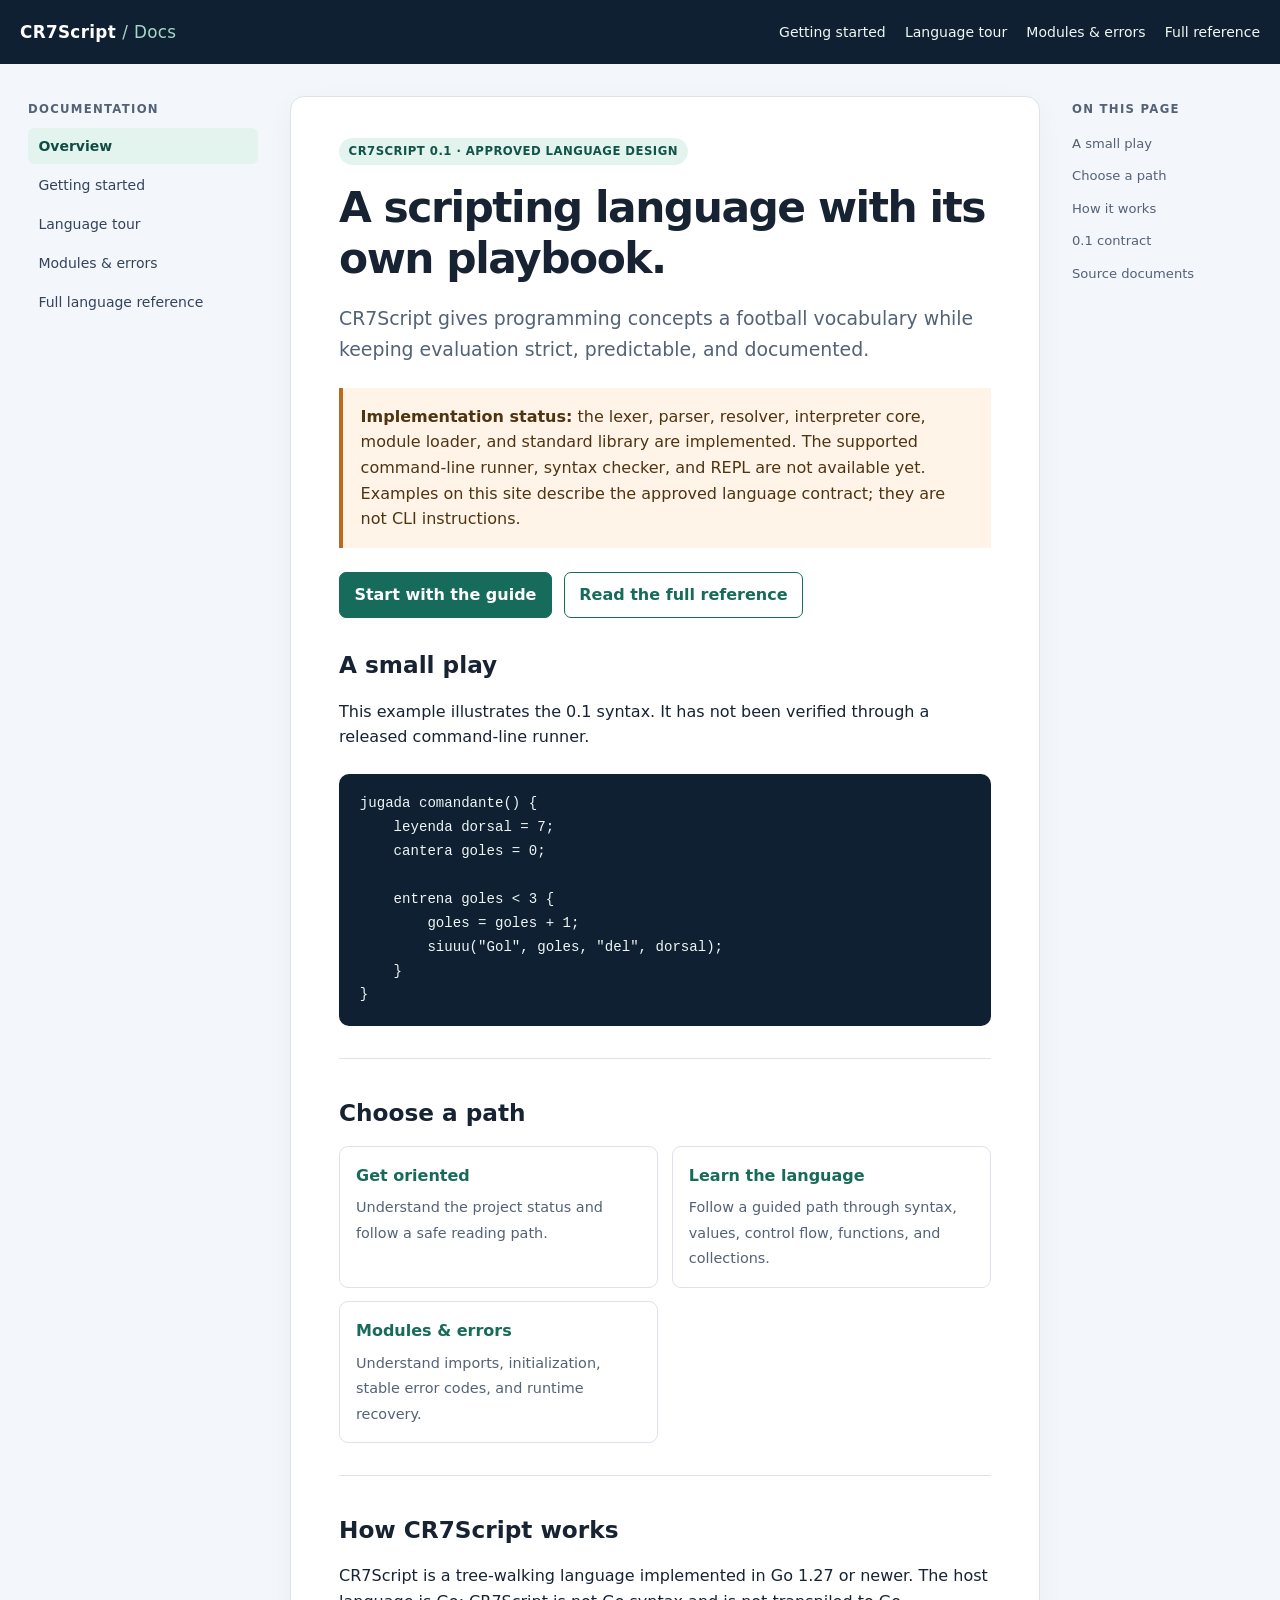
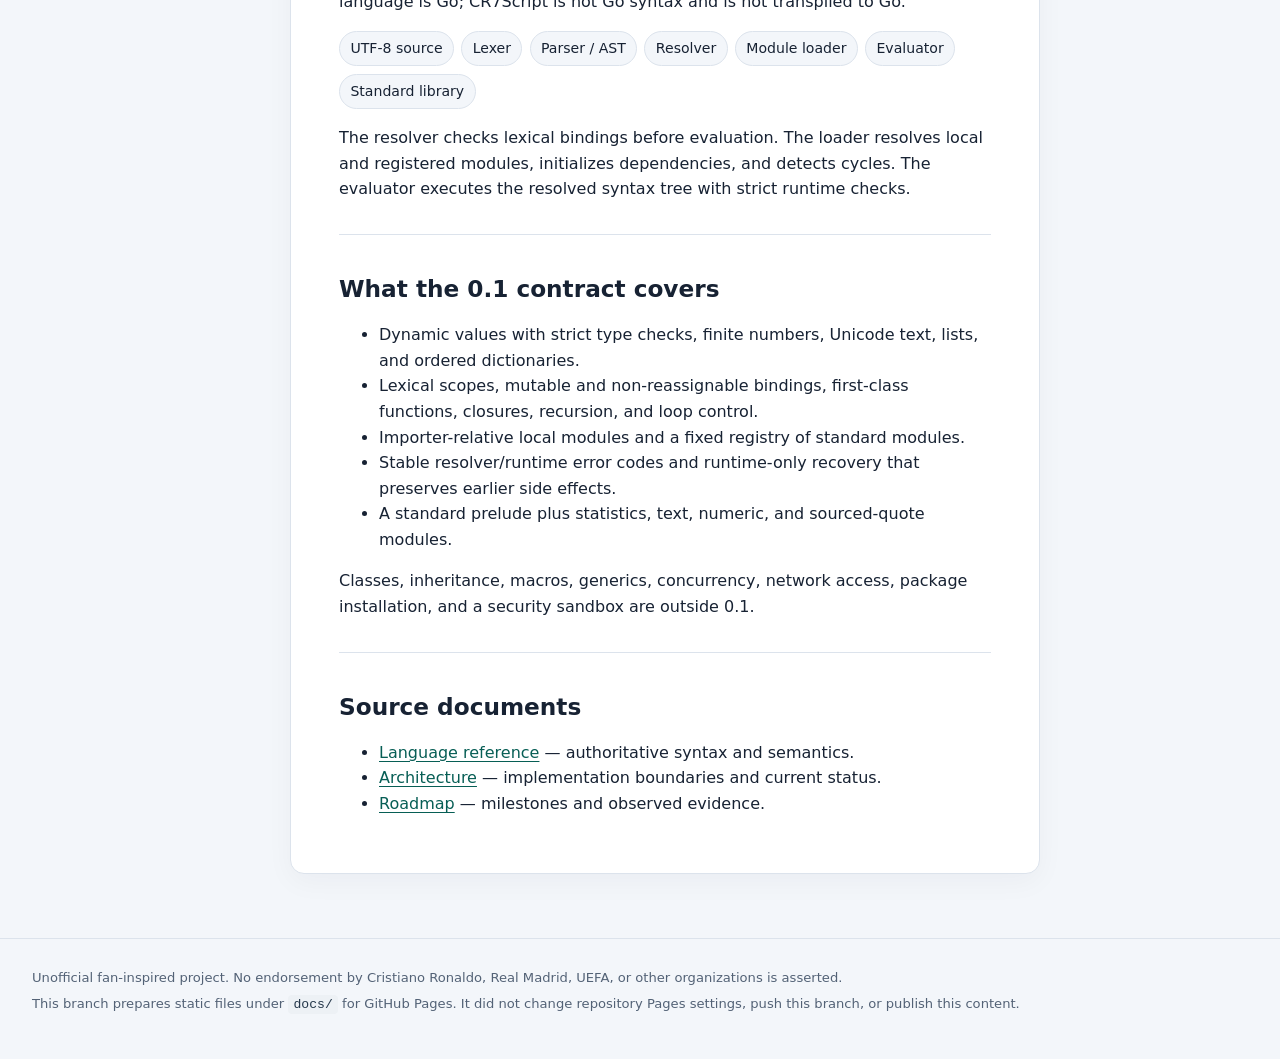
==== docs/index.html @ 6335e06b "docs: explain modules and runtime errors" ====
<!doctype html>
<html lang="en">
<head>
  <meta charset="utf-8">
  <meta name="viewport" content="width=device-width, initial-scale=1">
  <meta name="description" content="Learn CR7Script 0.1: a Spanish-first scripting language with documented syntax, modules, errors, and best practices.">
  <title>CR7Script — Language documentation</title>
  <link rel="stylesheet" href="assets/site.css">
</head>
<body>
  <a class="skip-link" href="#main-content">Skip to content</a>
  <header class="site-header">
    <a class="brand" href="index.html">CR7Script <span>/ Docs</span></a>
    <nav class="primary-nav" aria-label="Primary navigation">
      <a href="getting-started.html">Getting started</a>
      <a href="language-tour.html">Language tour</a>
      <a href="modules-and-errors.html">Modules &amp; errors</a>
      <a href="https://github.com/Jelsin29/cr7Script/blob/main/docs/language-reference.md">Full reference</a>
    </nav>
  </header>
  <div class="page-grid">
    <aside class="sidebar" aria-label="Documentation">
      <h2>Documentation</h2>
      <nav aria-label="Documentation sections">
        <a href="index.html" aria-current="page">Overview</a>
        <a href="getting-started.html">Getting started</a>
        <a href="language-tour.html">Language tour</a>
        <a href="modules-and-errors.html">Modules &amp; errors</a>
        <a href="https://github.com/Jelsin29/cr7Script/blob/main/docs/language-reference.md">Full language reference</a>
      </nav>
    </aside>
    <main class="content" id="main-content">
      <span class="eyebrow">CR7Script 0.1 · Approved language design</span>
      <h1>A scripting language with its own playbook.</h1>
      <p class="lead">CR7Script gives programming concepts a football vocabulary while keeping evaluation strict, predictable, and documented.</p>
      <div class="notice" role="note">
        <strong>Implementation status:</strong> the lexer, parser, resolver, interpreter core, module loader, and standard library are implemented. The supported command-line runner, syntax checker, and REPL are not available yet. Examples on this site describe the approved language contract; they are not CLI instructions.
      </div>
      <div class="button-row">
        <a class="button" href="getting-started.html">Start with the guide</a>
        <a class="button secondary" href="https://github.com/Jelsin29/cr7Script/blob/main/docs/language-reference.md">Read the full reference</a>
      </div>
      <h2 id="example">A small play</h2>
      <p>This example illustrates the 0.1 syntax. It has not been verified through a released command-line runner.</p>
      <pre class="code-block"><code>jugada comandante() {
    leyenda dorsal = 7;
    cantera goles = 0;

    entrena goles &lt; 3 {
        goles = goles + 1;
        siuuu("Gol", goles, "del", dorsal);
    }
}</code></pre>
      <section class="section-rule" id="learn">
        <h2>Choose a path</h2>
        <div class="card-grid">
          <a class="doc-card" href="getting-started.html"><strong>Get oriented</strong><span>Understand the project status and follow a safe reading path.</span></a>
          <a class="doc-card" href="language-tour.html"><strong>Learn the language</strong><span>Follow a guided path through syntax, values, control flow, functions, and collections.</span></a>
          <a class="doc-card" href="modules-and-errors.html"><strong>Modules &amp; errors</strong><span>Understand imports, initialization, stable error codes, and runtime recovery.</span></a>
        </div>
      </section>
      <section class="section-rule" id="how-it-works">
        <h2>How CR7Script works</h2>
        <p>CR7Script is a tree-walking language implemented in Go 1.27 or newer. The host language is Go; CR7Script is not Go syntax and is not transpiled to Go.</p>
        <ol class="pipeline" aria-label="Interpreter pipeline">
          <li>UTF-8 source</li><li>Lexer</li><li>Parser / AST</li><li>Resolver</li><li>Module loader</li><li>Evaluator</li><li>Standard library</li>
        </ol>
        <p>The resolver checks lexical bindings before evaluation. The loader resolves local and registered modules, initializes dependencies, and detects cycles. The evaluator executes the resolved syntax tree with strict runtime checks.</p>
      </section>
      <section class="section-rule" id="capabilities">
        <h2>What the 0.1 contract covers</h2>
        <ul>
          <li>Dynamic values with strict type checks, finite numbers, Unicode text, lists, and ordered dictionaries.</li>
          <li>Lexical scopes, mutable and non-reassignable bindings, first-class functions, closures, recursion, and loop control.</li>
          <li>Importer-relative local modules and a fixed registry of standard modules.</li>
          <li>Stable resolver/runtime error codes and runtime-only recovery that preserves earlier side effects.</li>
          <li>A standard prelude plus statistics, text, numeric, and sourced-quote modules.</li>
        </ul>
        <p>Classes, inheritance, macros, generics, concurrency, network access, package installation, and a security sandbox are outside 0.1.</p>
      </section>
      <section class="section-rule" id="sources">
        <h2>Source documents</h2>
        <ul>
          <li><a href="https://github.com/Jelsin29/cr7Script/blob/main/docs/language-reference.md">Language reference</a> — authoritative syntax and semantics.</li>
          <li><a href="https://github.com/Jelsin29/cr7Script/blob/main/docs/architecture.md">Architecture</a> — implementation boundaries and current status.</li>
          <li><a href="https://github.com/Jelsin29/cr7Script/blob/main/docs/roadmap.md">Roadmap</a> — milestones and observed evidence.</li>
        </ul>
      </section>
    </main>
    <aside class="page-toc" aria-label="On this page">
      <h2>On this page</h2>
      <nav><a href="#example">A small play</a><a href="#learn">Choose a path</a><a href="#how-it-works">How it works</a><a href="#capabilities">0.1 contract</a><a href="#sources">Source documents</a></nav>
    </aside>
  </div>
  <footer class="site-footer">
    <p>Unofficial fan-inspired project. No endorsement by Cristiano Ronaldo, Real Madrid, UEFA, or other organizations is asserted.</p>
    <p>This branch prepares static files under <code>docs/</code> for GitHub Pages. It did not change repository Pages settings, push this branch, or publish this content.</p>
  </footer>
</body>
</html>
---- docs/assets/site.css ----
:root {
  color-scheme: light dark;
  --ink: #172233;
  --muted: #536276;
  --line: #dce3ec;
  --paper: #ffffff;
  --canvas: #f3f6fa;
  --navy: #102033;
  --accent: #176b5b;
  --accent-soft: #e3f4ef;
  --notice-bg: #fff4e7;
  --notice-ink: #503411;
  --code-bg: #102033;
  --code-ink: #edf6f4;
  --focus: #a94f0c;
}

* { box-sizing: border-box; }
html { scroll-padding-top: 1rem; }
body {
  margin: 0;
  background: var(--canvas);
  color: var(--ink);
  font: 16px/1.6 system-ui, -apple-system, "Segoe UI", sans-serif;
}
a { color: #075e55; text-underline-offset: 3px; }
a:hover { color: #06463f; }
a:focus-visible, button:focus-visible, summary:focus-visible {
  outline: 3px solid var(--focus);
  outline-offset: 3px;
}
.skip-link {
  position: absolute;
  top: -4rem;
  left: 1rem;
  z-index: 10;
  padding: .6rem .8rem;
  background: var(--paper);
  color: var(--ink);
}
.skip-link:focus { top: 1rem; }
.site-header {
  min-height: 64px;
  display: flex;
  align-items: center;
  justify-content: space-between;
  gap: 1.5rem;
  padding: .75rem max(1.25rem, calc((100vw - 1360px) / 2));
  background: var(--navy);
  color: #fff;
}
.brand {
  color: #fff;
  font-size: 1.05rem;
  font-weight: 750;
  letter-spacing: .02em;
  text-decoration: none;
  white-space: nowrap;
}
.brand span { color: #a5d6c7; font-weight: 500; }
.primary-nav { display: flex; flex-wrap: wrap; gap: 1.2rem; }
.primary-nav a { color: #eff7f4; font-size: .875rem; text-decoration: none; }
.primary-nav a:hover { text-decoration: underline; }
.page-grid {
  display: grid;
  grid-template-columns: 230px minmax(0, 780px) 180px;
  gap: 2rem;
  max-width: 1360px;
  margin: 0 auto;
  padding: 2rem 1.75rem 4rem;
  align-items: start;
}
.sidebar, .page-toc { position: sticky; top: 1.25rem; }
.sidebar h2, .page-toc h2 {
  margin: .4rem 0 .75rem;
  color: var(--muted);
  font-size: .73rem;
  letter-spacing: .11em;
  text-transform: uppercase;
}
.sidebar nav, .page-toc nav { display: grid; gap: .2rem; }
.sidebar a {
  padding: .42rem .65rem;
  border-radius: 6px;
  color: #34445a;
  font-size: .875rem;
  text-decoration: none;
}
.sidebar a:hover { background: #e9eef4; }
.sidebar a[aria-current="page"] {
  background: var(--accent-soft);
  color: #104d42;
  font-weight: 700;
}
.content {
  min-width: 0;
  padding: 2.5rem 3rem;
  border: 1px solid var(--line);
  border-radius: 14px;
  background: var(--paper);
  box-shadow: 0 8px 28px #12263a0a;
}
.eyebrow {
  display: inline-block;
  padding: .28rem .6rem;
  border-radius: 999px;
  background: var(--accent-soft);
  color: #125448;
  font-size: .73rem;
  font-weight: 750;
  letter-spacing: .04em;
  text-transform: uppercase;
}
h1, h2, h3 { line-height: 1.2; }
h1 {
  margin: 1.1rem 0 .8rem;
  font-size: clamp(2rem, 4vw, 2.65rem);
  letter-spacing: -.035em;
}
h2 { margin-top: 2.1rem; font-size: 1.45rem; }
h3 { margin-top: 1.5rem; font-size: 1.1rem; }
.lead { max-width: 690px; color: var(--muted); font-size: 1.18rem; }
.notice {
  margin: 1.5rem 0;
  padding: 1rem 1.1rem;
  border-left: 4px solid #bc6a20;
  background: var(--notice-bg);
  color: var(--notice-ink);
}
.button-row { display: flex; flex-wrap: wrap; gap: .75rem; margin: 1.4rem 0; }
.button {
  display: inline-block;
  padding: .58rem .9rem;
  border: 1px solid var(--accent);
  border-radius: 7px;
  background: var(--accent);
  color: #fff;
  font-weight: 700;
  text-decoration: none;
}
.button.secondary { background: transparent; color: var(--accent); }
.button:hover { filter: brightness(.94); }
.code-block {
  margin: 1.5rem 0;
  padding: 1.15rem 1.3rem;
  overflow-x: auto;
  border-radius: 10px;
  background: var(--code-bg);
  color: var(--code-ink);
  font: .88rem/1.7 ui-monospace, SFMono-Regular, Consolas, monospace;
}
code { font-family: ui-monospace, SFMono-Regular, Consolas, monospace; }
:not(pre) > code { padding: .12rem .32rem; border-radius: 4px; background: #edf1f5; color: #24374a; }
.section-rule { margin-top: 2rem; padding-top: .4rem; border-top: 1px solid var(--line); }
.card-grid { display: grid; grid-template-columns: repeat(2, minmax(0, 1fr)); gap: .85rem; }
.doc-card {
  display: block;
  min-height: 120px;
  padding: 1rem;
  border: 1px solid var(--line);
  border-radius: 9px;
  color: var(--ink);
  text-decoration: none;
}
.doc-card:hover { border-color: var(--accent); background: #f8fcfa; }
.doc-card strong { display: block; margin-bottom: .35rem; color: var(--accent); }
.doc-card span { color: var(--muted); font-size: .9rem; }
.pipeline { display: flex; flex-wrap: wrap; gap: .45rem; padding: 0; list-style: none; }
.pipeline li { padding: .35rem .65rem; border: 1px solid var(--line); border-radius: 999px; background: var(--canvas); font-size: .88rem; }
.page-toc a { padding: .26rem 0; color: var(--muted); font-size: .82rem; text-decoration: none; }
.page-toc a:hover { color: var(--accent); text-decoration: underline; }
.data-table { width: 100%; border-collapse: collapse; margin: 1rem 0; }
.data-table th, .data-table td { padding: .65rem .75rem; border: 1px solid var(--line); text-align: left; vertical-align: top; }
.data-table th { background: var(--canvas); }
.site-footer {
  max-width: 1360px;
  margin: 0 auto;
  padding: 1.5rem 2rem 2.5rem;
  border-top: 1px solid var(--line);
  color: var(--muted);
  font-size: .82rem;
}
.site-footer p { margin: .3rem 0; }
@media (prefers-color-scheme: dark) {
  :root {
    --ink: #edf3f7;
    --muted: #b6c4d0;
    --line: #344758;
    --paper: #152331;
    --canvas: #0d1722;
    --navy: #09121b;
    --accent: #8ed8c4;
    --accent-soft: #183b35;
    --notice-bg: #382d20;
    --notice-ink: #ffe0b0;
    --code-bg: #08111a;
    --code-ink: #e5f3ef;
    --focus: #ffd18a;
  }
  a { color: #9be2d1; }
  a:hover { color: #c3f4e8; }
  .sidebar a { color: #d1dbe3; }
  .sidebar a:hover, .doc-card:hover { background: #1b2d3c; }
  .sidebar a[aria-current="page"] { color: #c6f5e7; }
  .button { color: #08231d; }
  .button.secondary { color: #a8ead9; }
  :not(pre) > code { background: #253748; color: #edf3f7; }
  .pipeline li { background: #152331; }
  .data-table th { background: #1b2d3c; }
}
@media (max-width: 1080px) {
  .page-grid { grid-template-columns: 210px minmax(0, 1fr); gap: 1.4rem; }
  .page-toc { display: none; }
}
@media (max-width: 720px) {
  .site-header { align-items: flex-start; flex-direction: column; gap: .65rem; padding: 1rem 1.15rem; }
  .primary-nav { gap: .55rem 1rem; }
  .page-grid { display: block; padding: 1rem .8rem 2.5rem; }
  .sidebar { position: static; margin-bottom: .9rem; }
  .sidebar nav { display: flex; overflow-x: auto; padding-bottom: .35rem; }
  .sidebar h2 { display: none; }
  .sidebar a { flex: 0 0 auto; white-space: nowrap; }
  .content { padding: 1.5rem 1.15rem; }
  .card-grid { grid-template-columns: 1fr; }
  .site-footer { padding: 1.2rem 1rem 2rem; }
  .data-table { display: block; overflow-x: auto; }
}
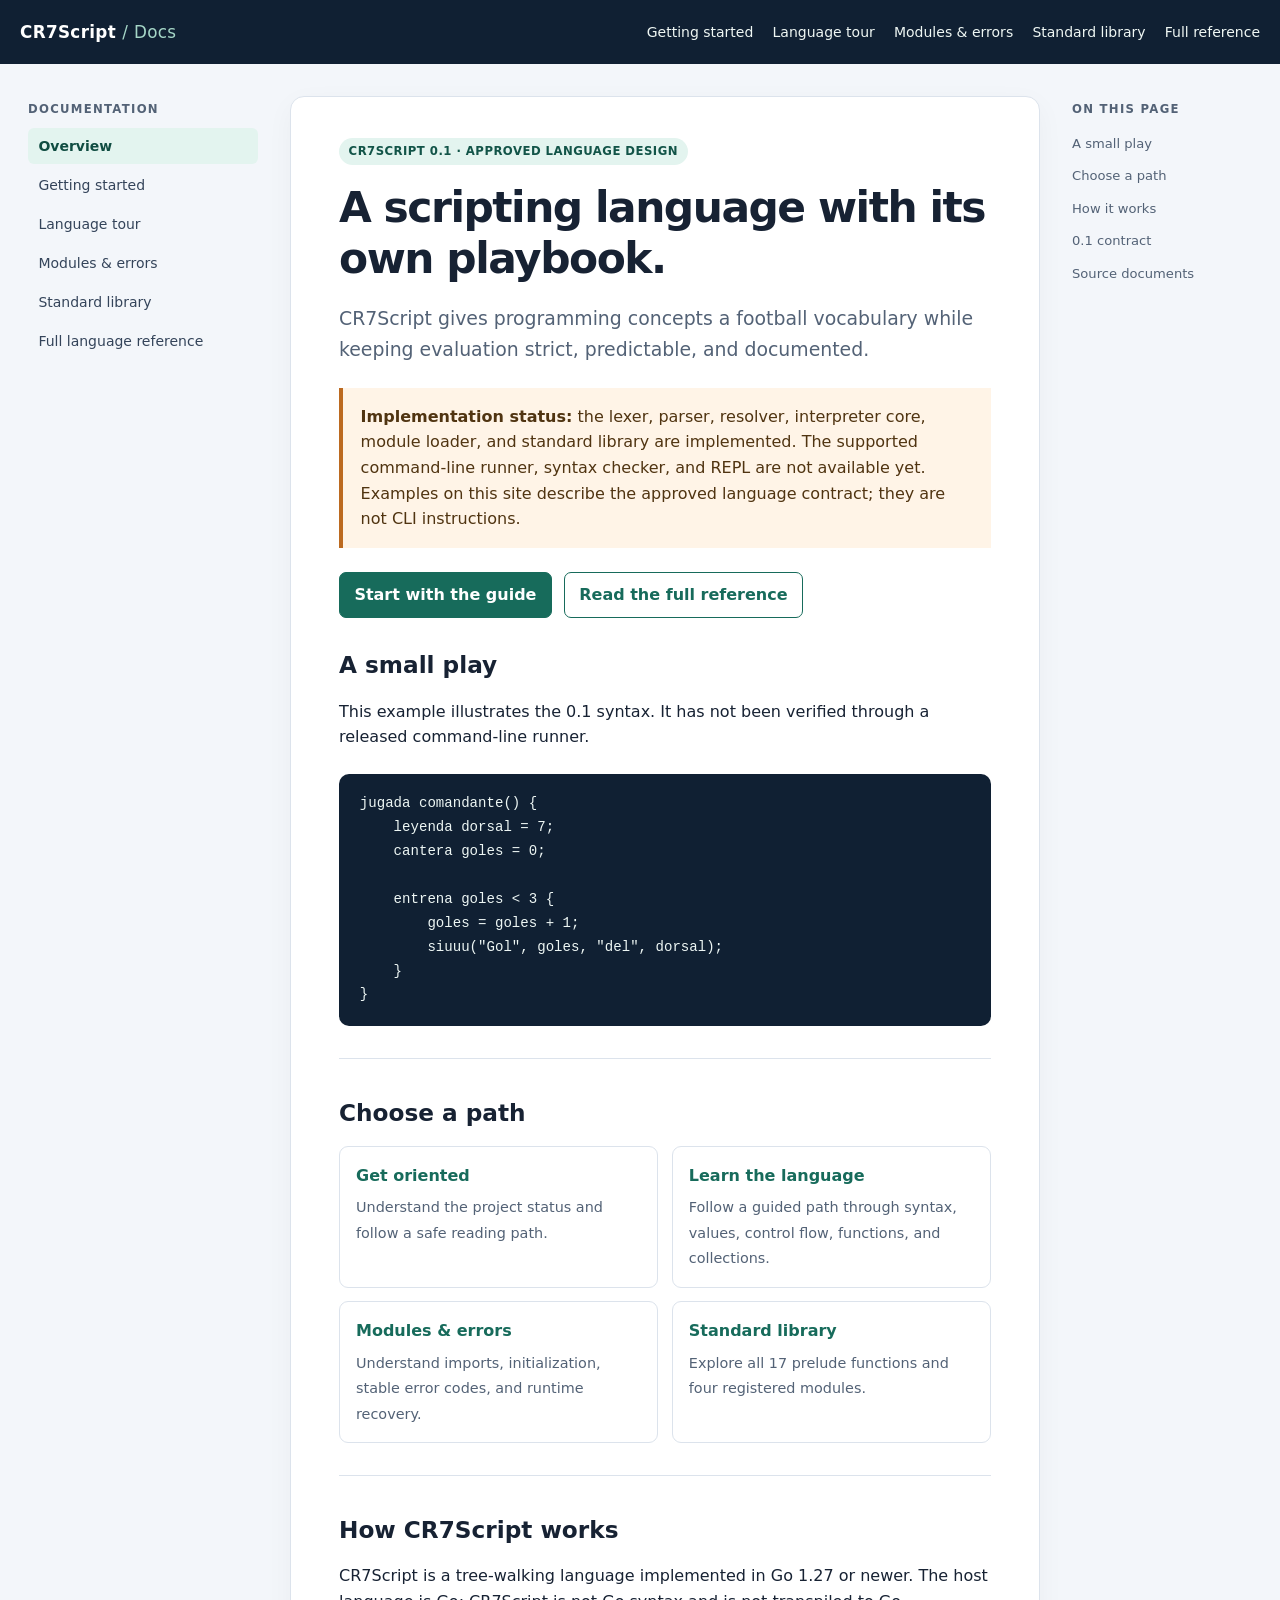
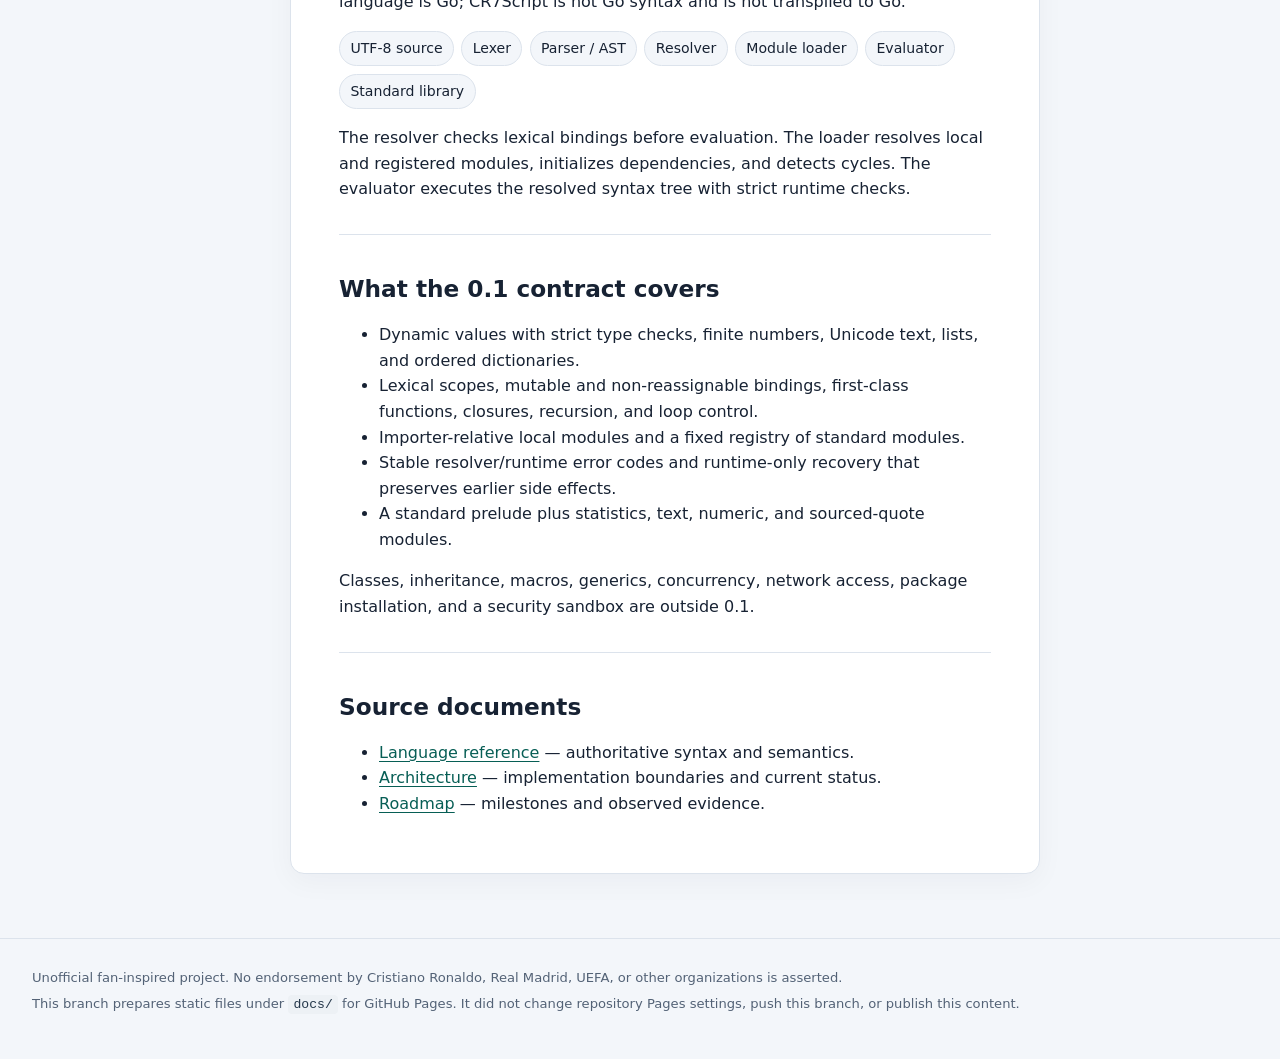
==== commit d178cc58: "docs: document standard library" ====
--- a/docs/index.html
+++ b/docs/index.html
@@ -15,6 +15,7 @@
       <a href="getting-started.html">Getting started</a>
       <a href="language-tour.html">Language tour</a>
       <a href="modules-and-errors.html">Modules &amp; errors</a>
+      <a href="standard-library.html">Standard library</a>
       <a href="https://github.com/Jelsin29/cr7Script/blob/main/docs/language-reference.md">Full reference</a>
     </nav>
   </header>
@@ -26,6 +27,7 @@
         <a href="getting-started.html">Getting started</a>
         <a href="language-tour.html">Language tour</a>
         <a href="modules-and-errors.html">Modules &amp; errors</a>
+        <a href="standard-library.html">Standard library</a>
         <a href="https://github.com/Jelsin29/cr7Script/blob/main/docs/language-reference.md">Full language reference</a>
       </nav>
     </aside>
@@ -57,6 +59,7 @@
           <a class="doc-card" href="getting-started.html"><strong>Get oriented</strong><span>Understand the project status and follow a safe reading path.</span></a>
           <a class="doc-card" href="language-tour.html"><strong>Learn the language</strong><span>Follow a guided path through syntax, values, control flow, functions, and collections.</span></a>
           <a class="doc-card" href="modules-and-errors.html"><strong>Modules &amp; errors</strong><span>Understand imports, initialization, stable error codes, and runtime recovery.</span></a>
+          <a class="doc-card" href="standard-library.html"><strong>Standard library</strong><span>Explore all 17 prelude functions and four registered modules.</span></a>
         </div>
       </section>
       <section class="section-rule" id="how-it-works">
@@ -89,7 +92,7 @@
     </main>
     <aside class="page-toc" aria-label="On this page">
       <h2>On this page</h2>
-      <nav><a href="#example">A small play</a><a href="#learn">Choose a path</a><a href="#how-it-works">How it works</a><a href="#capabilities">0.1 contract</a><a href="#sources">Source documents</a></nav>
+      <nav aria-label="Page sections"><a href="#example">A small play</a><a href="#learn">Choose a path</a><a href="#how-it-works">How it works</a><a href="#capabilities">0.1 contract</a><a href="#sources">Source documents</a></nav>
     </aside>
   </div>
   <footer class="site-footer">
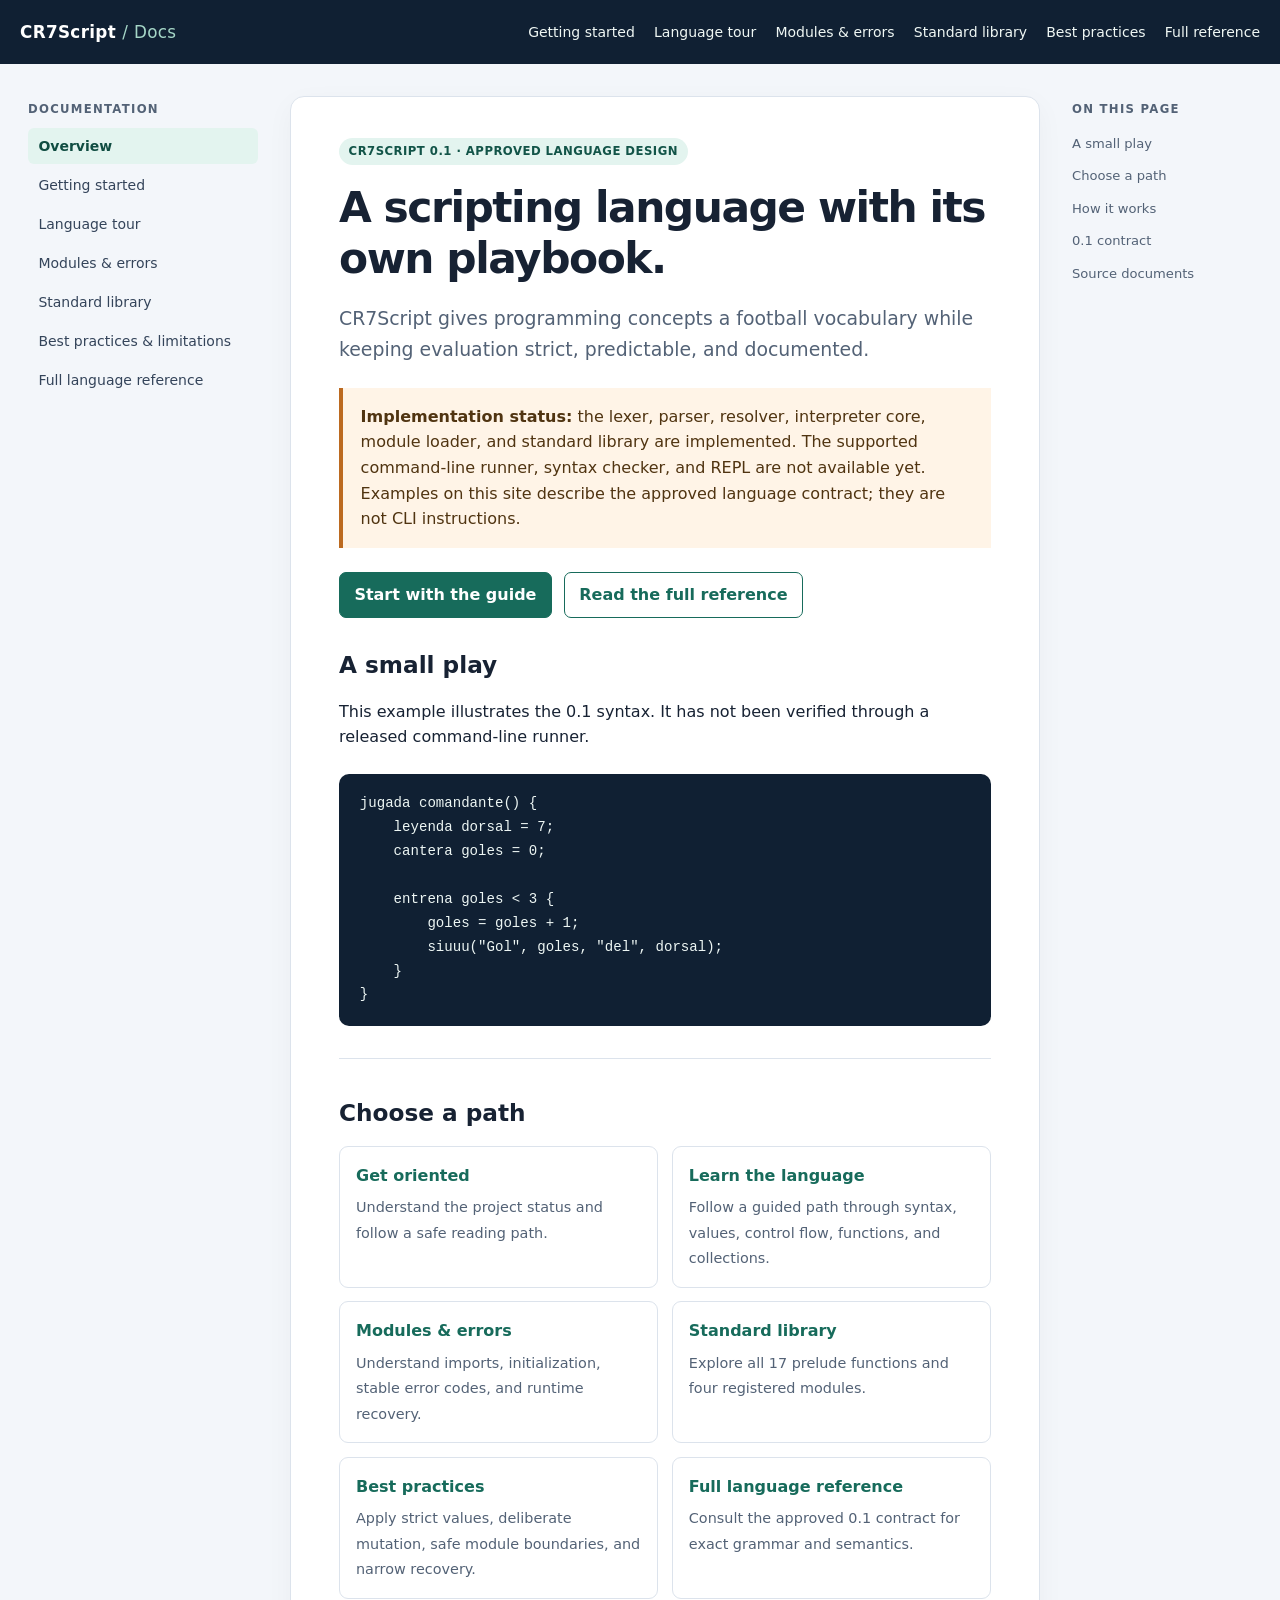
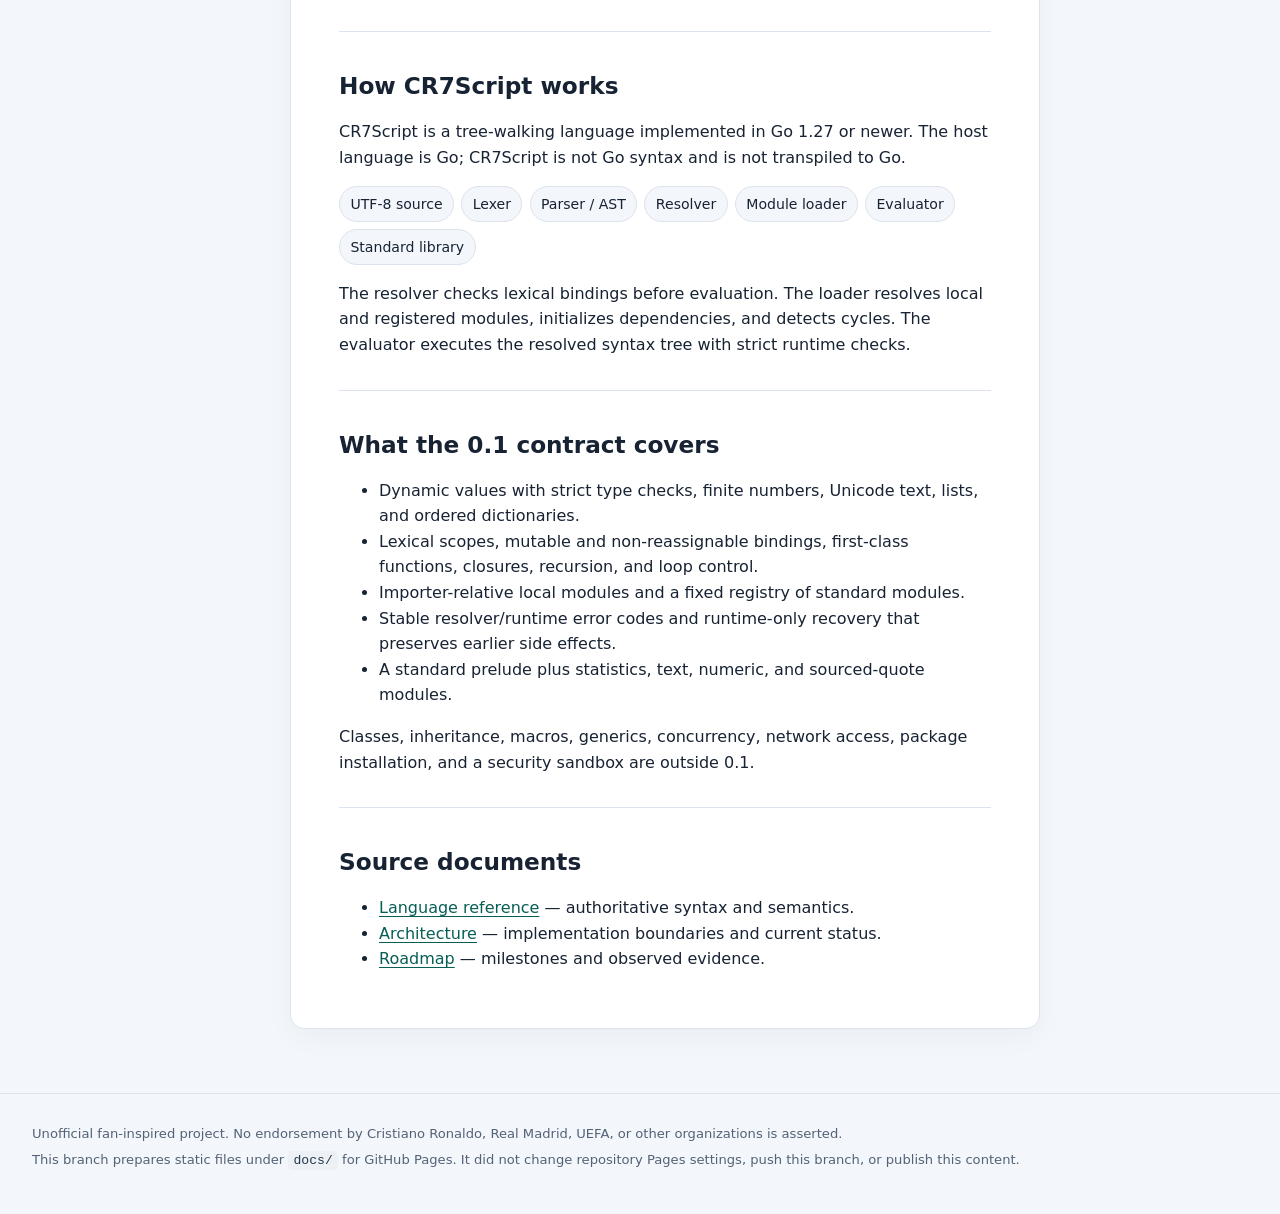
==== commit 1a1fdd92: "docs: document best practices and limitations" ====
--- a/docs/index.html
+++ b/docs/index.html
@@ -16,6 +16,7 @@
       <a href="language-tour.html">Language tour</a>
       <a href="modules-and-errors.html">Modules &amp; errors</a>
       <a href="standard-library.html">Standard library</a>
+      <a href="best-practices.html">Best practices</a>
       <a href="https://github.com/Jelsin29/cr7Script/blob/main/docs/language-reference.md">Full reference</a>
     </nav>
   </header>
@@ -28,6 +29,7 @@
         <a href="language-tour.html">Language tour</a>
         <a href="modules-and-errors.html">Modules &amp; errors</a>
         <a href="standard-library.html">Standard library</a>
+        <a href="best-practices.html">Best practices &amp; limitations</a>
         <a href="https://github.com/Jelsin29/cr7Script/blob/main/docs/language-reference.md">Full language reference</a>
       </nav>
     </aside>
@@ -60,6 +62,8 @@
           <a class="doc-card" href="language-tour.html"><strong>Learn the language</strong><span>Follow a guided path through syntax, values, control flow, functions, and collections.</span></a>
           <a class="doc-card" href="modules-and-errors.html"><strong>Modules &amp; errors</strong><span>Understand imports, initialization, stable error codes, and runtime recovery.</span></a>
           <a class="doc-card" href="standard-library.html"><strong>Standard library</strong><span>Explore all 17 prelude functions and four registered modules.</span></a>
+          <a class="doc-card" href="best-practices.html"><strong>Best practices</strong><span>Apply strict values, deliberate mutation, safe module boundaries, and narrow recovery.</span></a>
+          <a class="doc-card" href="https://github.com/Jelsin29/cr7Script/blob/main/docs/language-reference.md"><strong>Full language reference</strong><span>Consult the approved 0.1 contract for exact grammar and semantics.</span></a>
         </div>
       </section>
       <section class="section-rule" id="how-it-works">
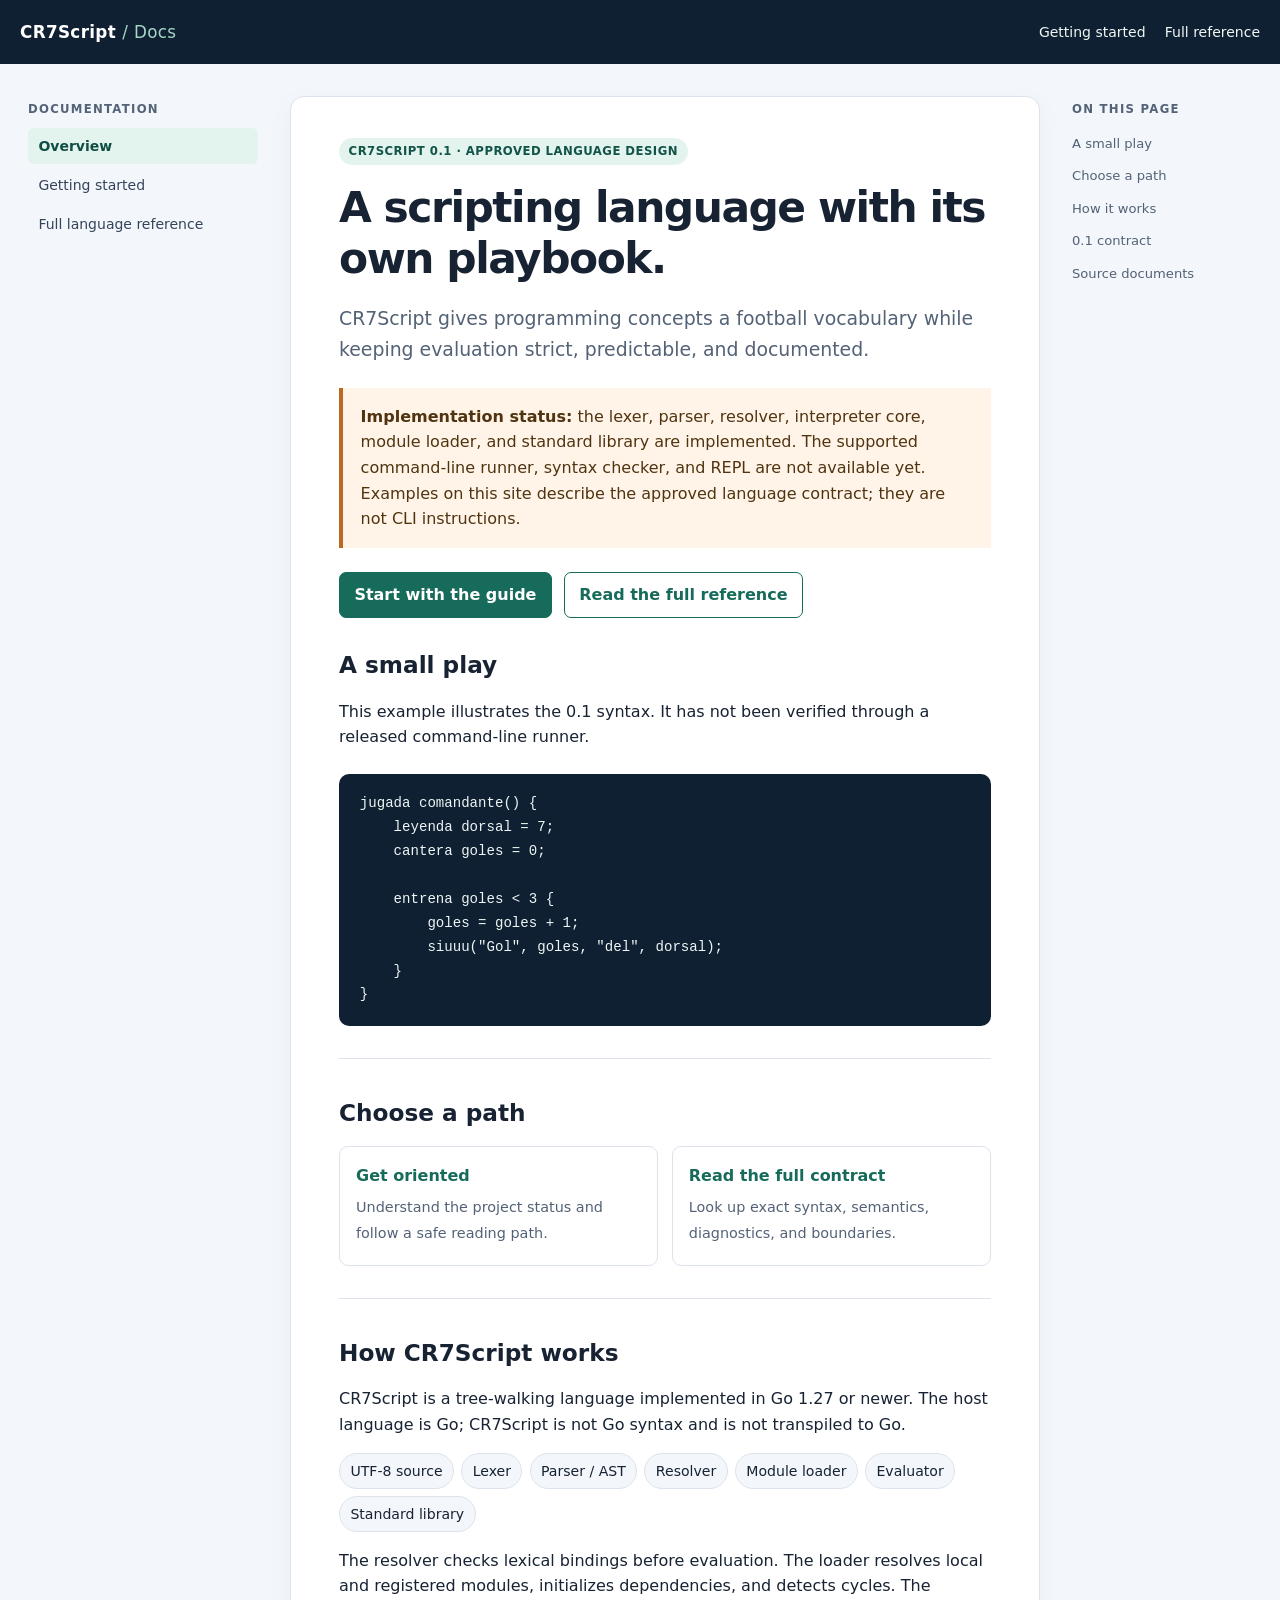
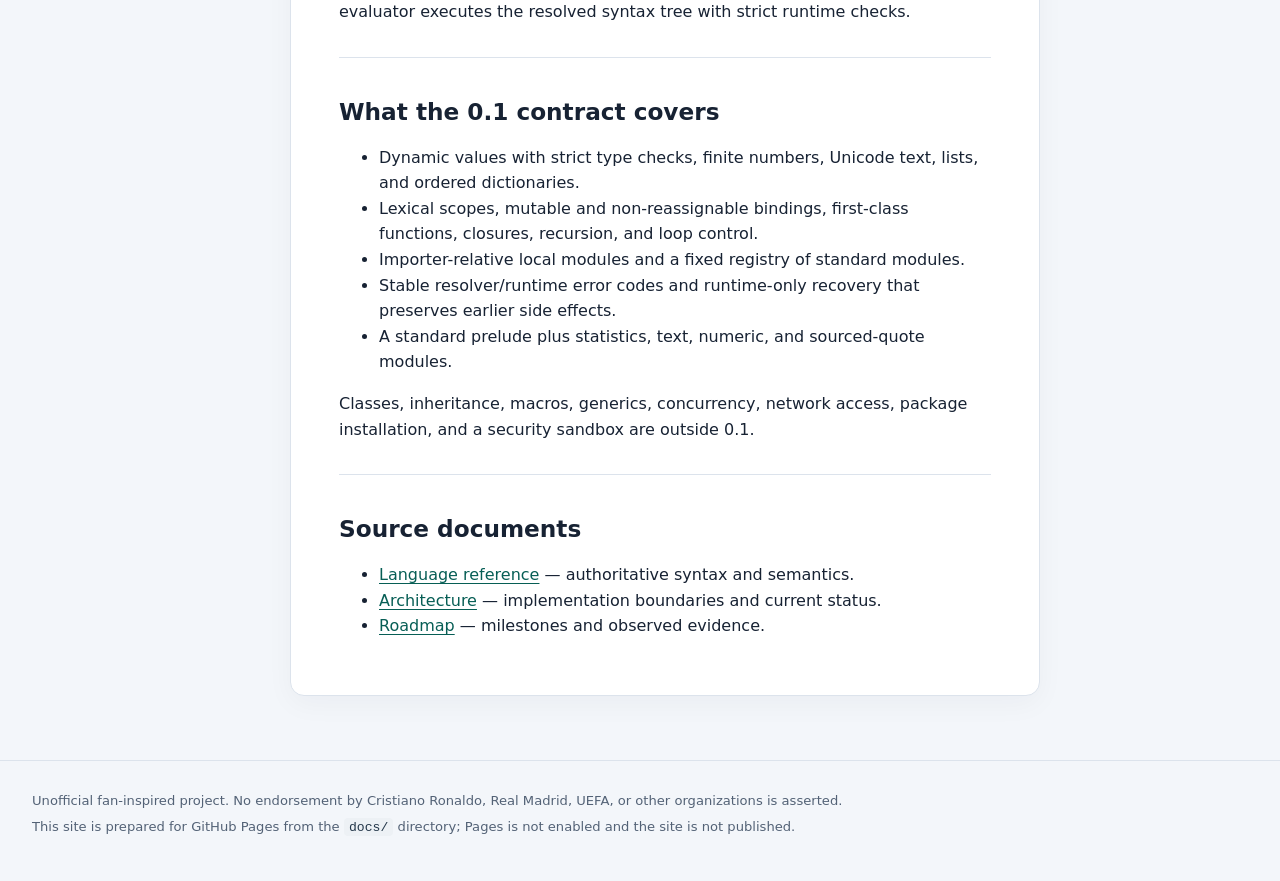
==== commit dd1694d5: "Merge pull request #3 from Jelsin29/feature/cr7script-docs-shell docs: add Pages-ready documentation" ====
--- a/docs/index.html
+++ b/docs/index.html
@@ -13,10 +13,6 @@
     <a class="brand" href="index.html">CR7Script <span>/ Docs</span></a>
     <nav class="primary-nav" aria-label="Primary navigation">
       <a href="getting-started.html">Getting started</a>
-      <a href="language-tour.html">Language tour</a>
-      <a href="modules-and-errors.html">Modules &amp; errors</a>
-      <a href="standard-library.html">Standard library</a>
-      <a href="best-practices.html">Best practices</a>
       <a href="https://github.com/Jelsin29/cr7Script/blob/main/docs/language-reference.md">Full reference</a>
     </nav>
   </header>
@@ -26,10 +22,6 @@
       <nav aria-label="Documentation sections">
         <a href="index.html" aria-current="page">Overview</a>
         <a href="getting-started.html">Getting started</a>
-        <a href="language-tour.html">Language tour</a>
-        <a href="modules-and-errors.html">Modules &amp; errors</a>
-        <a href="standard-library.html">Standard library</a>
-        <a href="best-practices.html">Best practices &amp; limitations</a>
         <a href="https://github.com/Jelsin29/cr7Script/blob/main/docs/language-reference.md">Full language reference</a>
       </nav>
     </aside>
@@ -59,11 +51,7 @@
         <h2>Choose a path</h2>
         <div class="card-grid">
           <a class="doc-card" href="getting-started.html"><strong>Get oriented</strong><span>Understand the project status and follow a safe reading path.</span></a>
-          <a class="doc-card" href="language-tour.html"><strong>Learn the language</strong><span>Follow a guided path through syntax, values, control flow, functions, and collections.</span></a>
-          <a class="doc-card" href="modules-and-errors.html"><strong>Modules &amp; errors</strong><span>Understand imports, initialization, stable error codes, and runtime recovery.</span></a>
-          <a class="doc-card" href="standard-library.html"><strong>Standard library</strong><span>Explore all 17 prelude functions and four registered modules.</span></a>
-          <a class="doc-card" href="best-practices.html"><strong>Best practices</strong><span>Apply strict values, deliberate mutation, safe module boundaries, and narrow recovery.</span></a>
-          <a class="doc-card" href="https://github.com/Jelsin29/cr7Script/blob/main/docs/language-reference.md"><strong>Full language reference</strong><span>Consult the approved 0.1 contract for exact grammar and semantics.</span></a>
+          <a class="doc-card" href="https://github.com/Jelsin29/cr7Script/blob/main/docs/language-reference.md"><strong>Read the full contract</strong><span>Look up exact syntax, semantics, diagnostics, and boundaries.</span></a>
         </div>
       </section>
       <section class="section-rule" id="how-it-works">
@@ -96,12 +84,12 @@
     </main>
     <aside class="page-toc" aria-label="On this page">
       <h2>On this page</h2>
-      <nav aria-label="Page sections"><a href="#example">A small play</a><a href="#learn">Choose a path</a><a href="#how-it-works">How it works</a><a href="#capabilities">0.1 contract</a><a href="#sources">Source documents</a></nav>
+      <nav><a href="#example">A small play</a><a href="#learn">Choose a path</a><a href="#how-it-works">How it works</a><a href="#capabilities">0.1 contract</a><a href="#sources">Source documents</a></nav>
     </aside>
   </div>
   <footer class="site-footer">
     <p>Unofficial fan-inspired project. No endorsement by Cristiano Ronaldo, Real Madrid, UEFA, or other organizations is asserted.</p>
-    <p>This branch prepares static files under <code>docs/</code> for GitHub Pages. It did not change repository Pages settings, push this branch, or publish this content.</p>
+    <p>This site is prepared for GitHub Pages from the <code>docs/</code> directory; Pages is not enabled and the site is not published.</p>
   </footer>
 </body>
 </html>
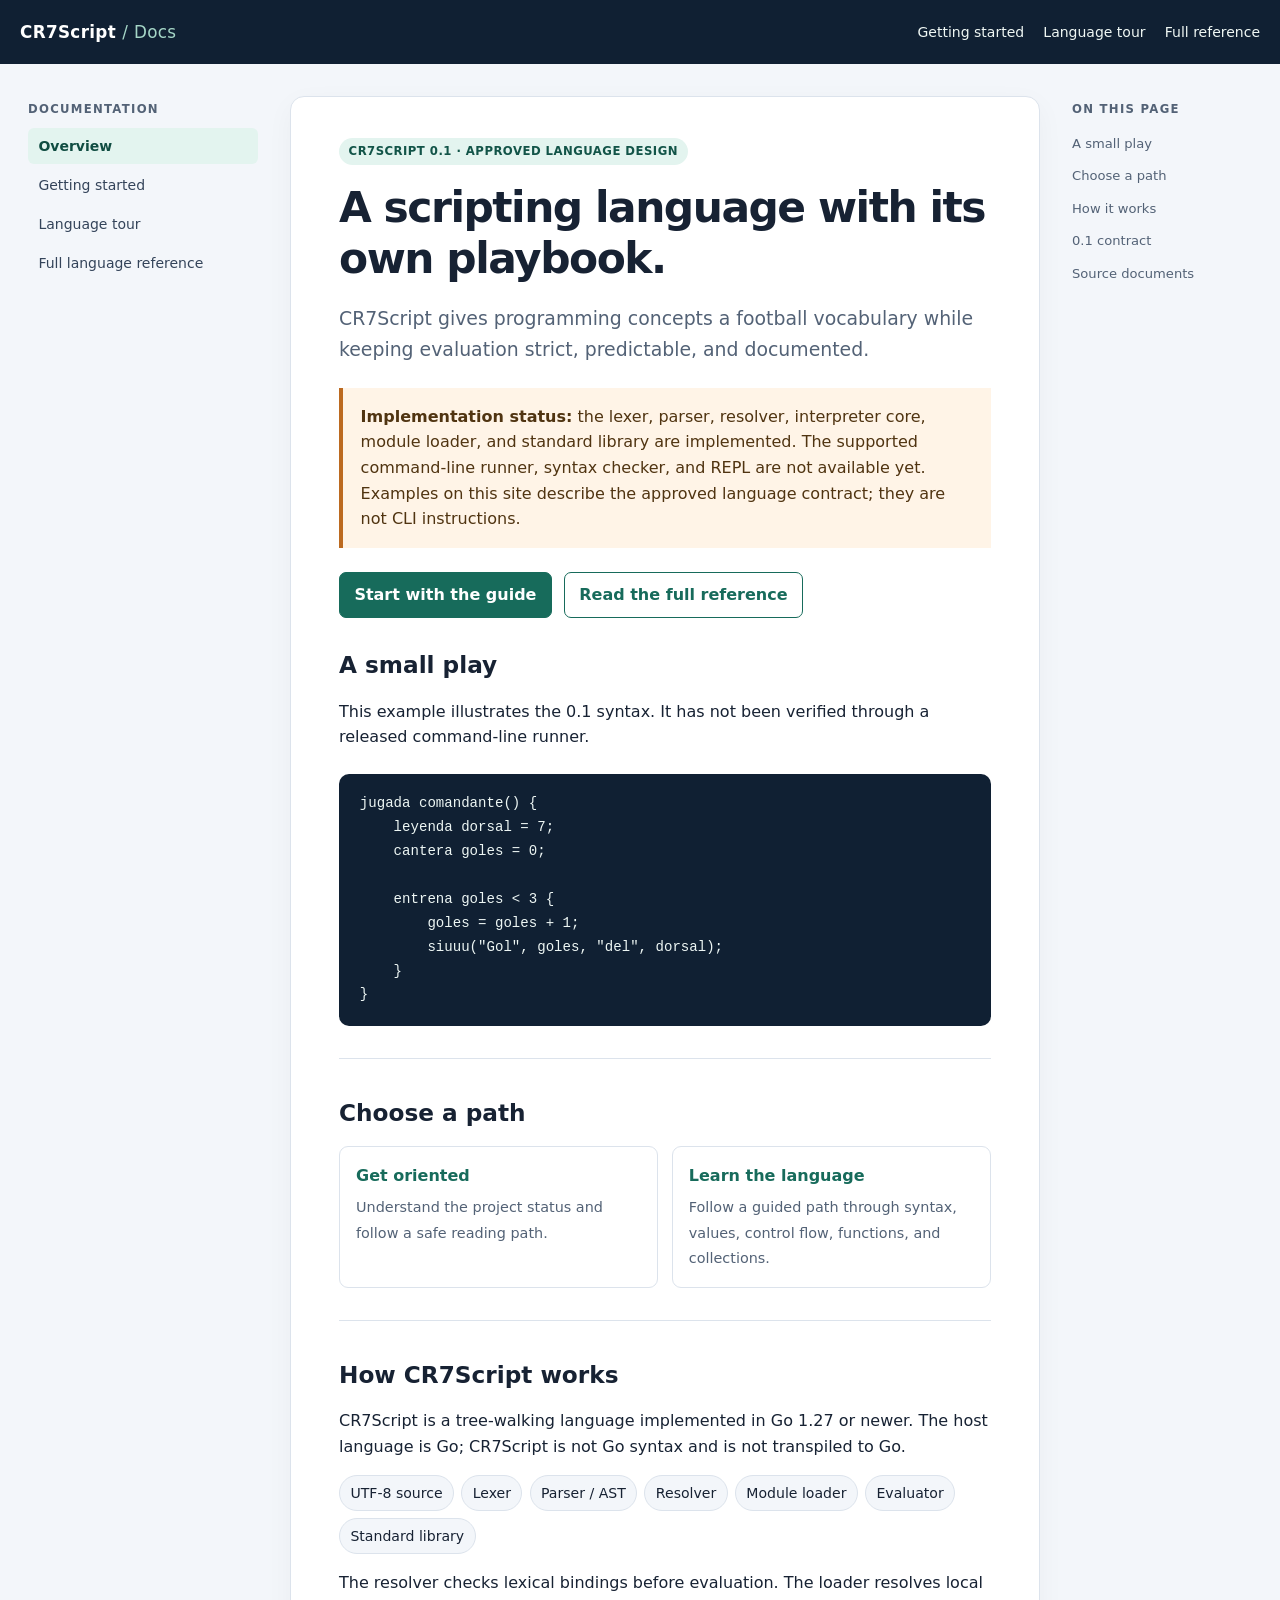
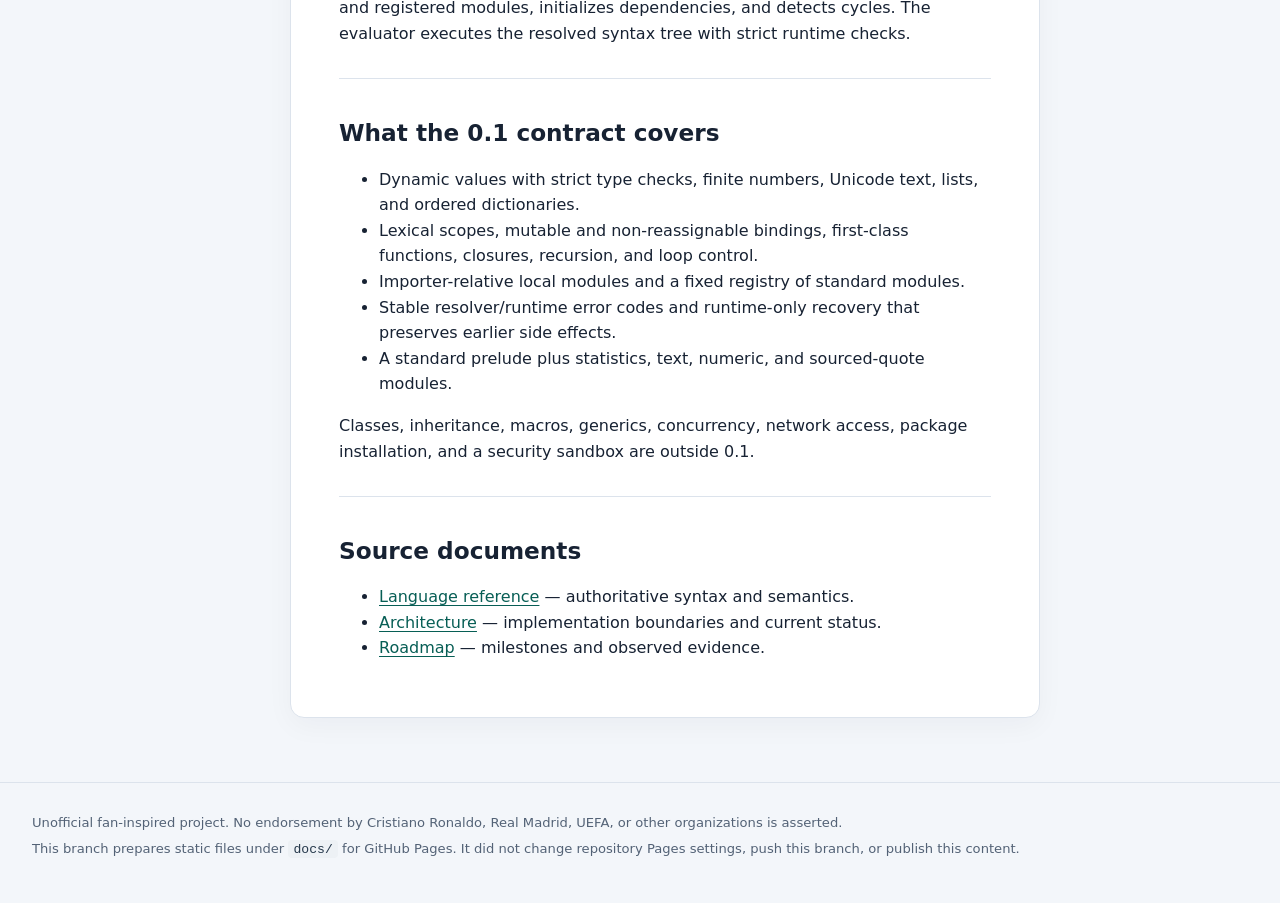
==== commit 9a30aa59: "Merge pull request #4 from Jelsin29/feature/cr7script-docs-tour docs: add CR7Script README and langu" ====
--- a/docs/index.html
+++ b/docs/index.html
@@ -13,6 +13,7 @@
     <a class="brand" href="index.html">CR7Script <span>/ Docs</span></a>
     <nav class="primary-nav" aria-label="Primary navigation">
       <a href="getting-started.html">Getting started</a>
+      <a href="language-tour.html">Language tour</a>
       <a href="https://github.com/Jelsin29/cr7Script/blob/main/docs/language-reference.md">Full reference</a>
     </nav>
   </header>
@@ -22,6 +23,7 @@
       <nav aria-label="Documentation sections">
         <a href="index.html" aria-current="page">Overview</a>
         <a href="getting-started.html">Getting started</a>
+        <a href="language-tour.html">Language tour</a>
         <a href="https://github.com/Jelsin29/cr7Script/blob/main/docs/language-reference.md">Full language reference</a>
       </nav>
     </aside>
@@ -51,7 +53,7 @@
         <h2>Choose a path</h2>
         <div class="card-grid">
           <a class="doc-card" href="getting-started.html"><strong>Get oriented</strong><span>Understand the project status and follow a safe reading path.</span></a>
-          <a class="doc-card" href="https://github.com/Jelsin29/cr7Script/blob/main/docs/language-reference.md"><strong>Read the full contract</strong><span>Look up exact syntax, semantics, diagnostics, and boundaries.</span></a>
+          <a class="doc-card" href="language-tour.html"><strong>Learn the language</strong><span>Follow a guided path through syntax, values, control flow, functions, and collections.</span></a>
         </div>
       </section>
       <section class="section-rule" id="how-it-works">
@@ -89,7 +91,7 @@
   </div>
   <footer class="site-footer">
     <p>Unofficial fan-inspired project. No endorsement by Cristiano Ronaldo, Real Madrid, UEFA, or other organizations is asserted.</p>
-    <p>This site is prepared for GitHub Pages from the <code>docs/</code> directory; Pages is not enabled and the site is not published.</p>
+    <p>This branch prepares static files under <code>docs/</code> for GitHub Pages. It did not change repository Pages settings, push this branch, or publish this content.</p>
   </footer>
 </body>
 </html>
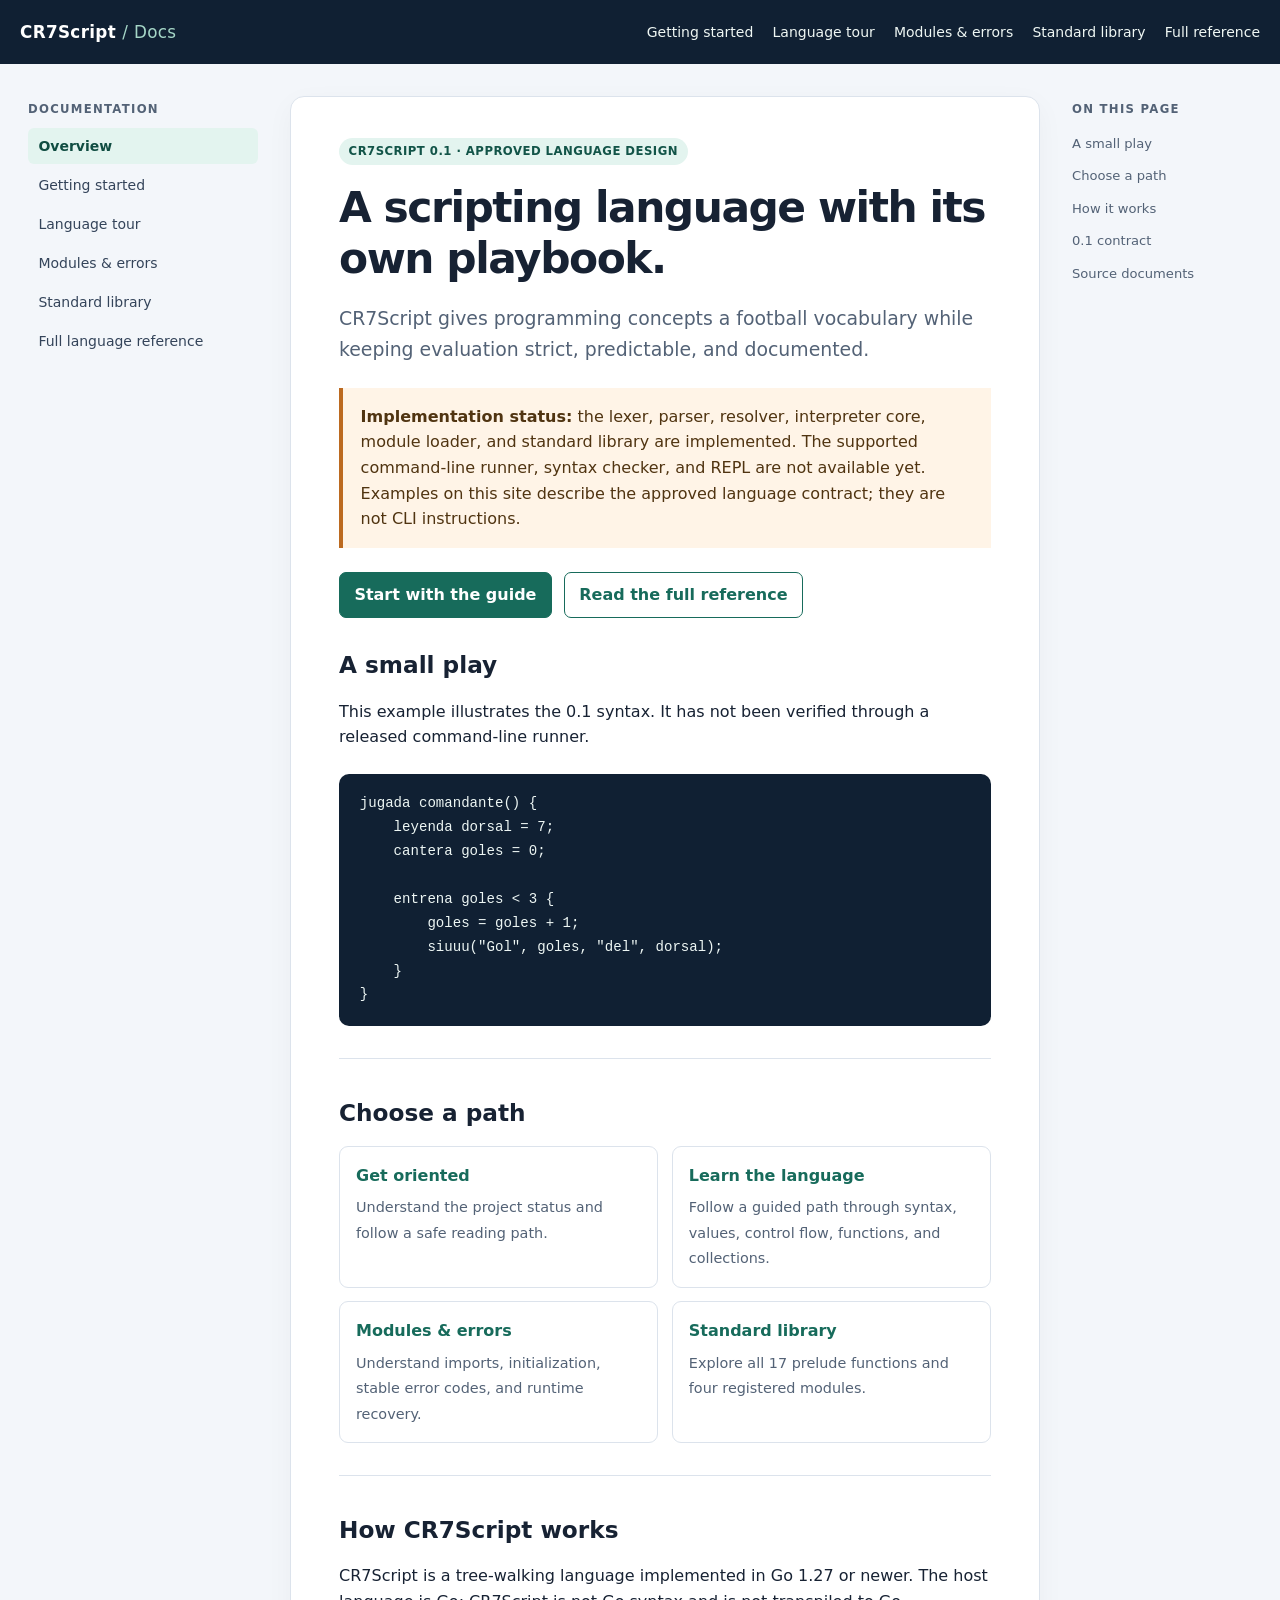
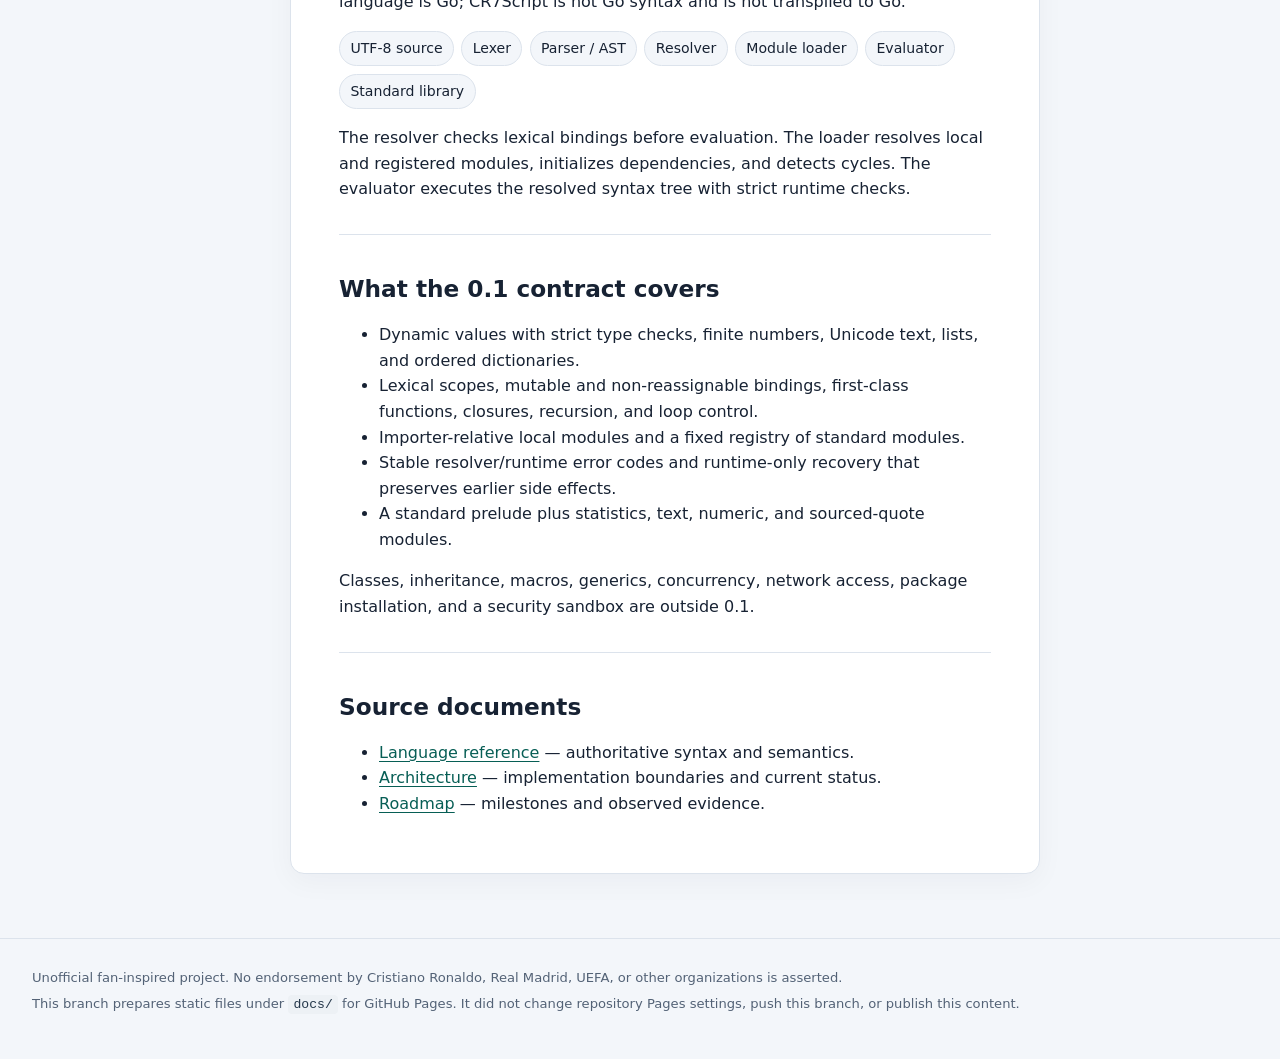
==== commit 592f5ee0: "Merge pull request #5 from Jelsin29/feature/cr7script-docs-reference docs: document modules, errors," ====
--- a/docs/index.html
+++ b/docs/index.html
@@ -14,6 +14,8 @@
     <nav class="primary-nav" aria-label="Primary navigation">
       <a href="getting-started.html">Getting started</a>
       <a href="language-tour.html">Language tour</a>
+      <a href="modules-and-errors.html">Modules &amp; errors</a>
+      <a href="standard-library.html">Standard library</a>
       <a href="https://github.com/Jelsin29/cr7Script/blob/main/docs/language-reference.md">Full reference</a>
     </nav>
   </header>
@@ -24,6 +26,8 @@
         <a href="index.html" aria-current="page">Overview</a>
         <a href="getting-started.html">Getting started</a>
         <a href="language-tour.html">Language tour</a>
+        <a href="modules-and-errors.html">Modules &amp; errors</a>
+        <a href="standard-library.html">Standard library</a>
         <a href="https://github.com/Jelsin29/cr7Script/blob/main/docs/language-reference.md">Full language reference</a>
       </nav>
     </aside>
@@ -54,6 +58,8 @@
         <div class="card-grid">
           <a class="doc-card" href="getting-started.html"><strong>Get oriented</strong><span>Understand the project status and follow a safe reading path.</span></a>
           <a class="doc-card" href="language-tour.html"><strong>Learn the language</strong><span>Follow a guided path through syntax, values, control flow, functions, and collections.</span></a>
+          <a class="doc-card" href="modules-and-errors.html"><strong>Modules &amp; errors</strong><span>Understand imports, initialization, stable error codes, and runtime recovery.</span></a>
+          <a class="doc-card" href="standard-library.html"><strong>Standard library</strong><span>Explore all 17 prelude functions and four registered modules.</span></a>
         </div>
       </section>
       <section class="section-rule" id="how-it-works">
@@ -86,7 +92,7 @@
     </main>
     <aside class="page-toc" aria-label="On this page">
       <h2>On this page</h2>
-      <nav><a href="#example">A small play</a><a href="#learn">Choose a path</a><a href="#how-it-works">How it works</a><a href="#capabilities">0.1 contract</a><a href="#sources">Source documents</a></nav>
+      <nav aria-label="Page sections"><a href="#example">A small play</a><a href="#learn">Choose a path</a><a href="#how-it-works">How it works</a><a href="#capabilities">0.1 contract</a><a href="#sources">Source documents</a></nav>
     </aside>
   </div>
   <footer class="site-footer">
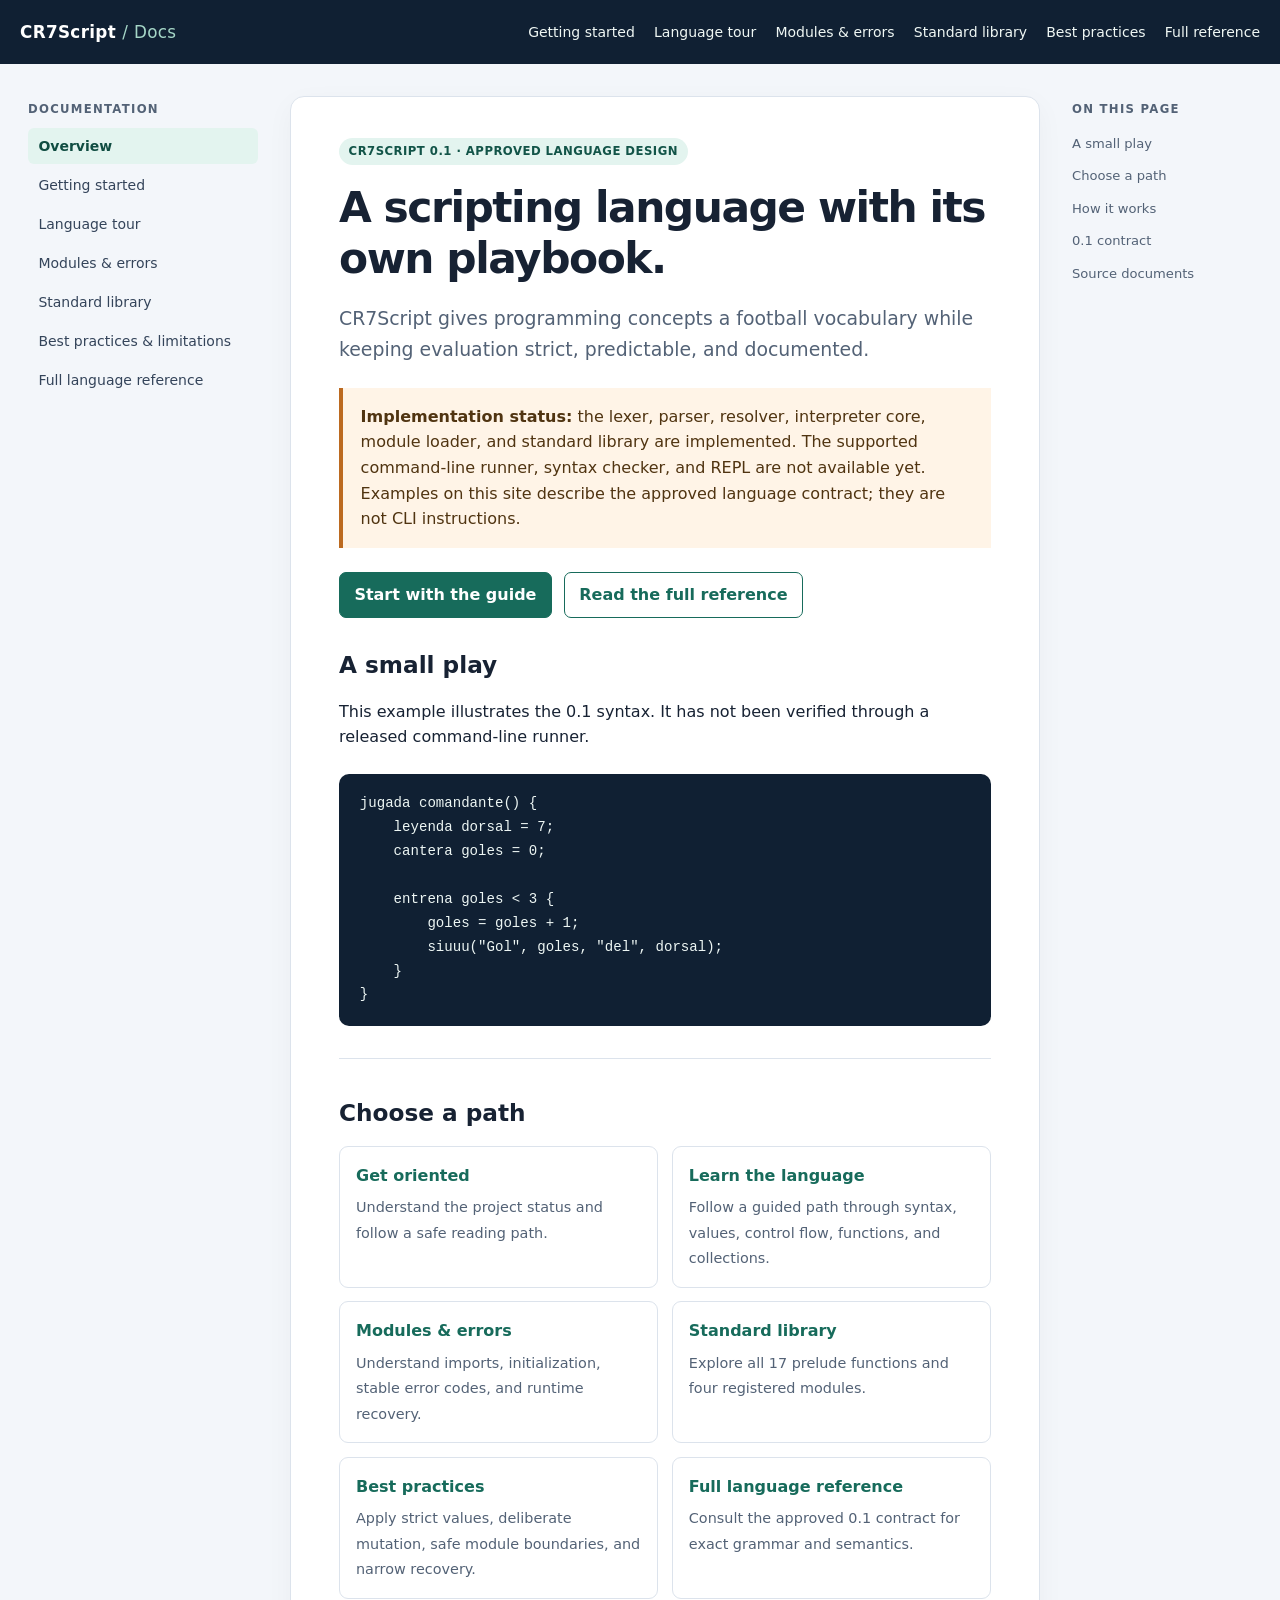
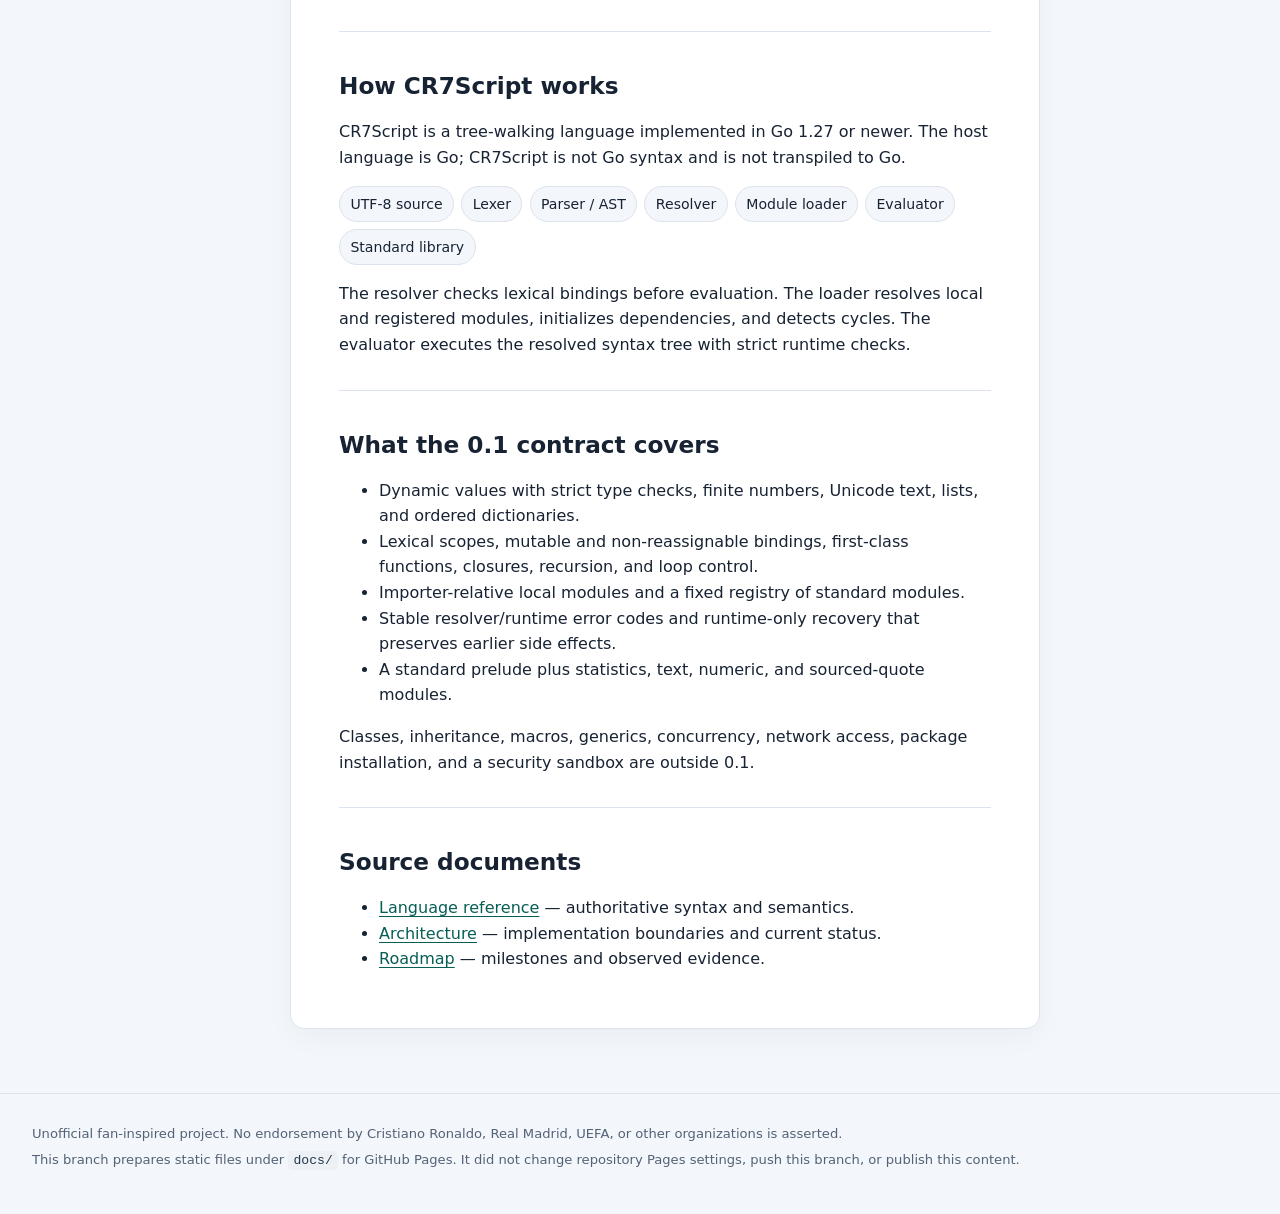
==== commit 502d8751: "Merge pull request #6 from Jelsin29/feature/cr7script-docs docs: document best practices and limitat" ====
--- a/docs/index.html
+++ b/docs/index.html
@@ -16,6 +16,7 @@
       <a href="language-tour.html">Language tour</a>
       <a href="modules-and-errors.html">Modules &amp; errors</a>
       <a href="standard-library.html">Standard library</a>
+      <a href="best-practices.html">Best practices</a>
       <a href="https://github.com/Jelsin29/cr7Script/blob/main/docs/language-reference.md">Full reference</a>
     </nav>
   </header>
@@ -28,6 +29,7 @@
         <a href="language-tour.html">Language tour</a>
         <a href="modules-and-errors.html">Modules &amp; errors</a>
         <a href="standard-library.html">Standard library</a>
+        <a href="best-practices.html">Best practices &amp; limitations</a>
         <a href="https://github.com/Jelsin29/cr7Script/blob/main/docs/language-reference.md">Full language reference</a>
       </nav>
     </aside>
@@ -60,6 +62,8 @@
           <a class="doc-card" href="language-tour.html"><strong>Learn the language</strong><span>Follow a guided path through syntax, values, control flow, functions, and collections.</span></a>
           <a class="doc-card" href="modules-and-errors.html"><strong>Modules &amp; errors</strong><span>Understand imports, initialization, stable error codes, and runtime recovery.</span></a>
           <a class="doc-card" href="standard-library.html"><strong>Standard library</strong><span>Explore all 17 prelude functions and four registered modules.</span></a>
+          <a class="doc-card" href="best-practices.html"><strong>Best practices</strong><span>Apply strict values, deliberate mutation, safe module boundaries, and narrow recovery.</span></a>
+          <a class="doc-card" href="https://github.com/Jelsin29/cr7Script/blob/main/docs/language-reference.md"><strong>Full language reference</strong><span>Consult the approved 0.1 contract for exact grammar and semantics.</span></a>
         </div>
       </section>
       <section class="section-rule" id="how-it-works">
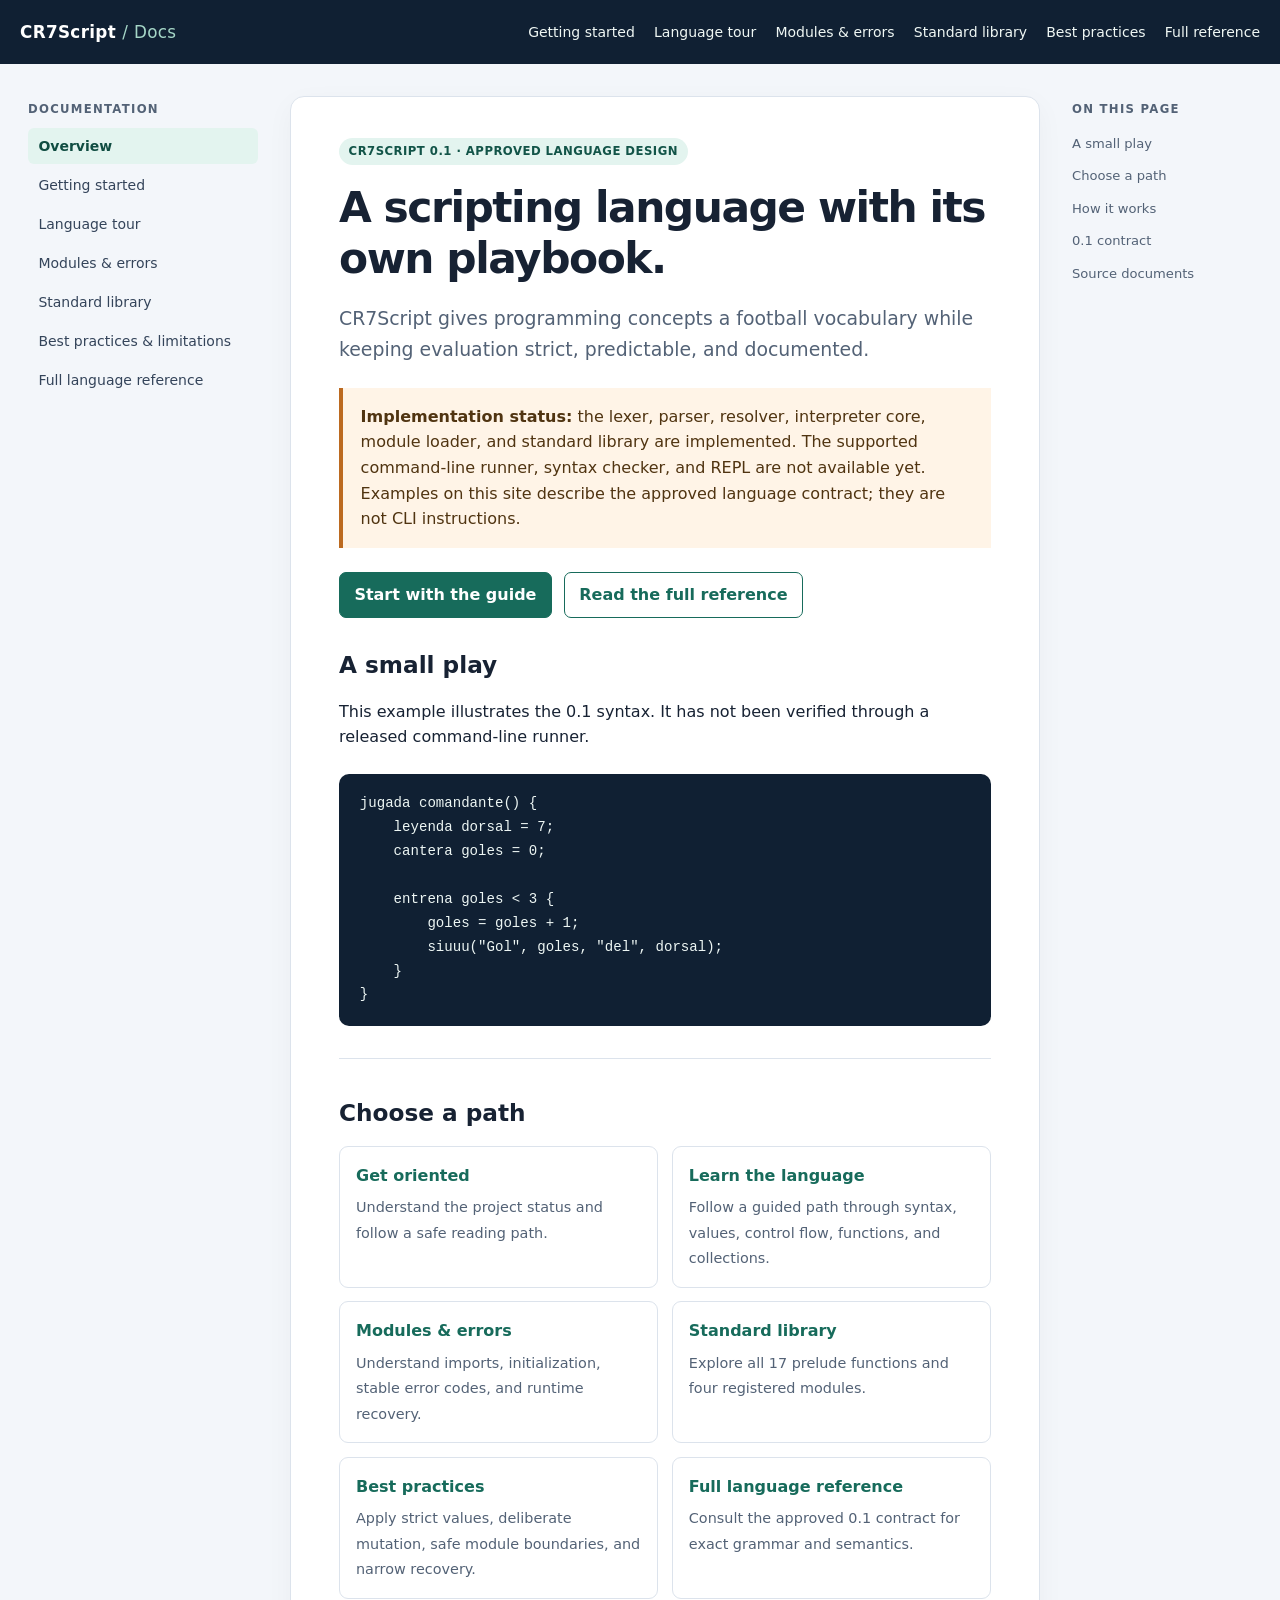
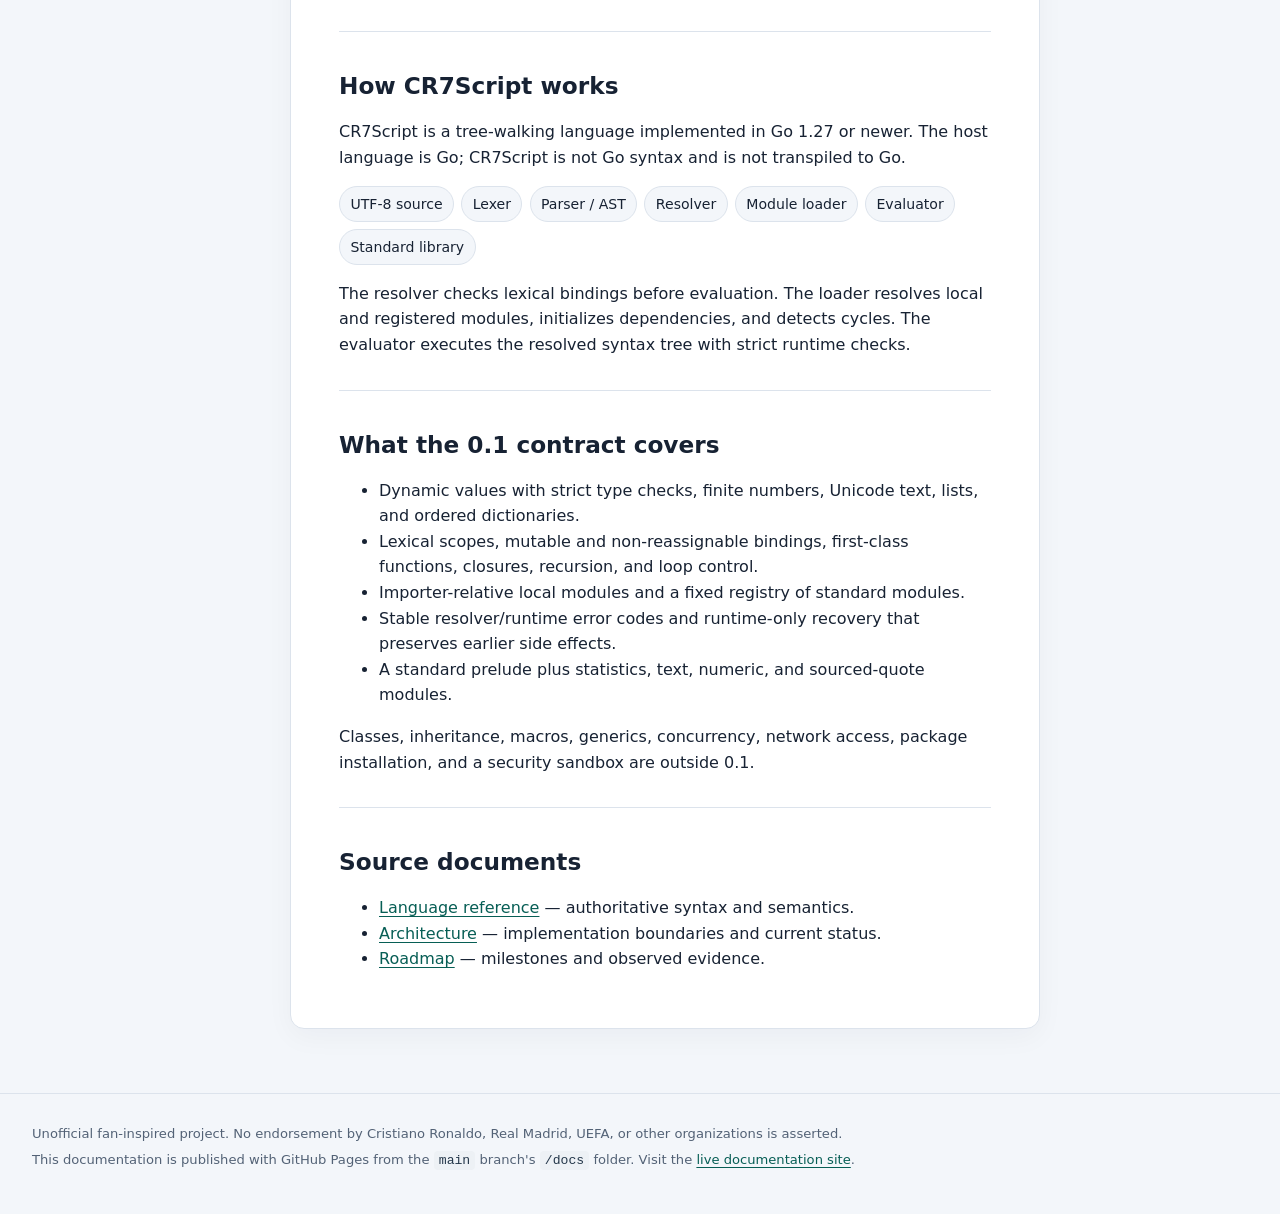
==== commit 062f8b5b: "docs: update GitHub Pages publication status" ====
--- a/docs/index.html
+++ b/docs/index.html
@@ -101,7 +101,7 @@
   </div>
   <footer class="site-footer">
     <p>Unofficial fan-inspired project. No endorsement by Cristiano Ronaldo, Real Madrid, UEFA, or other organizations is asserted.</p>
-    <p>This branch prepares static files under <code>docs/</code> for GitHub Pages. It did not change repository Pages settings, push this branch, or publish this content.</p>
+    <p>This documentation is published with GitHub Pages from the <code>main</code> branch's <code>/docs</code> folder. Visit the <a href="https://jelsin29.github.io/cr7Script/">live documentation site</a>.</p>
   </footer>
 </body>
 </html>
